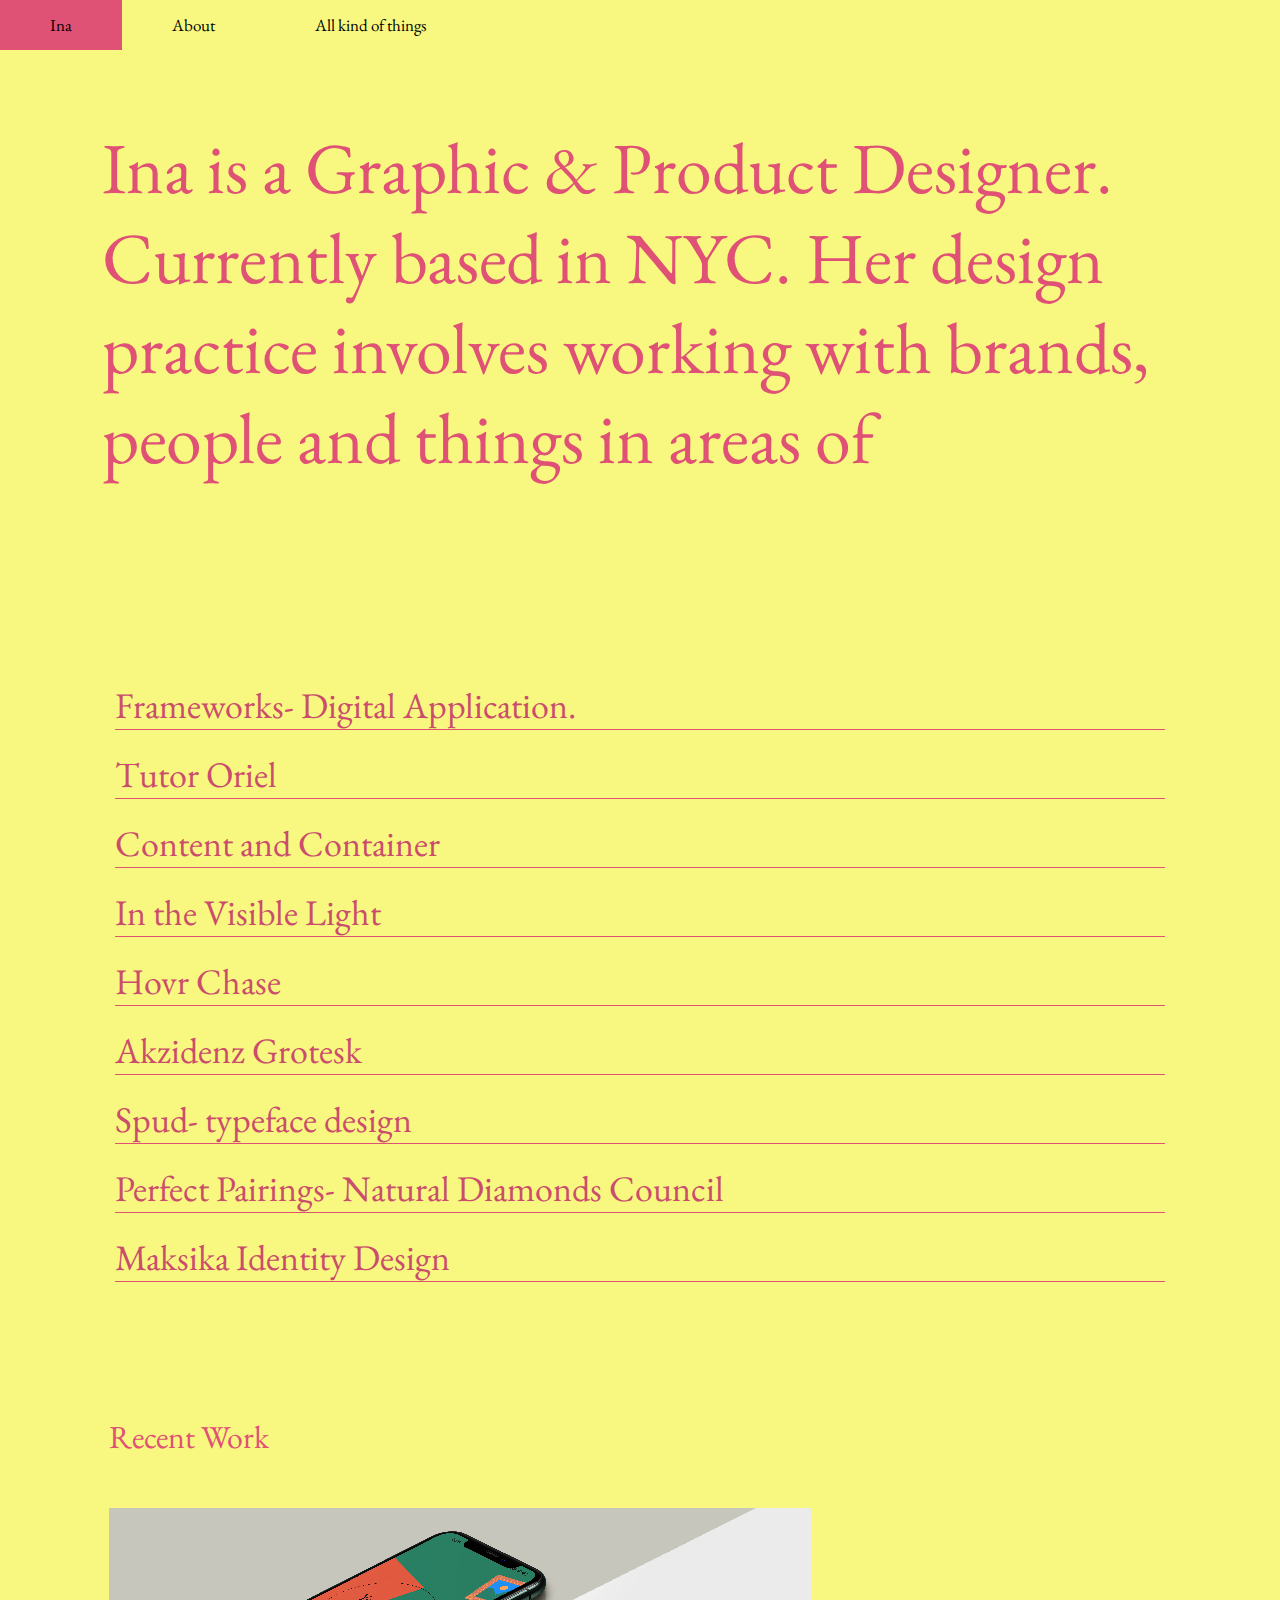
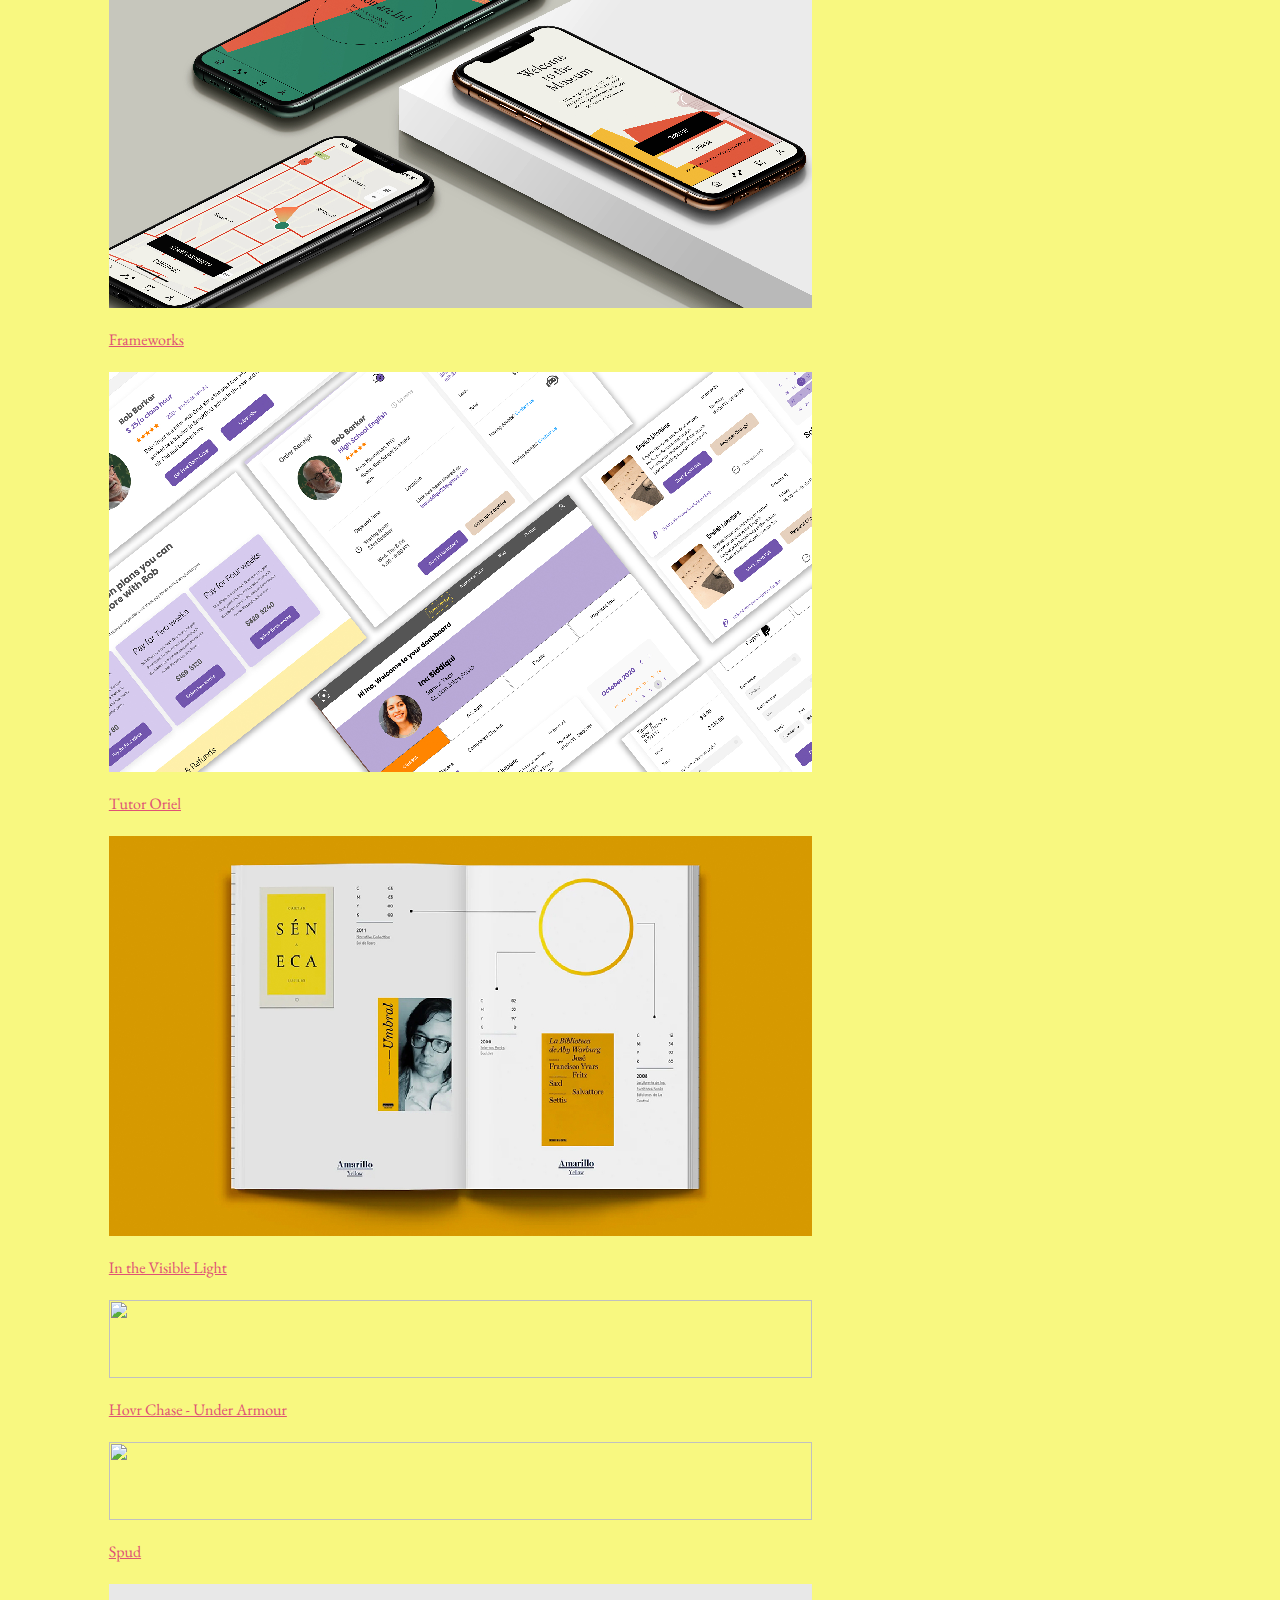
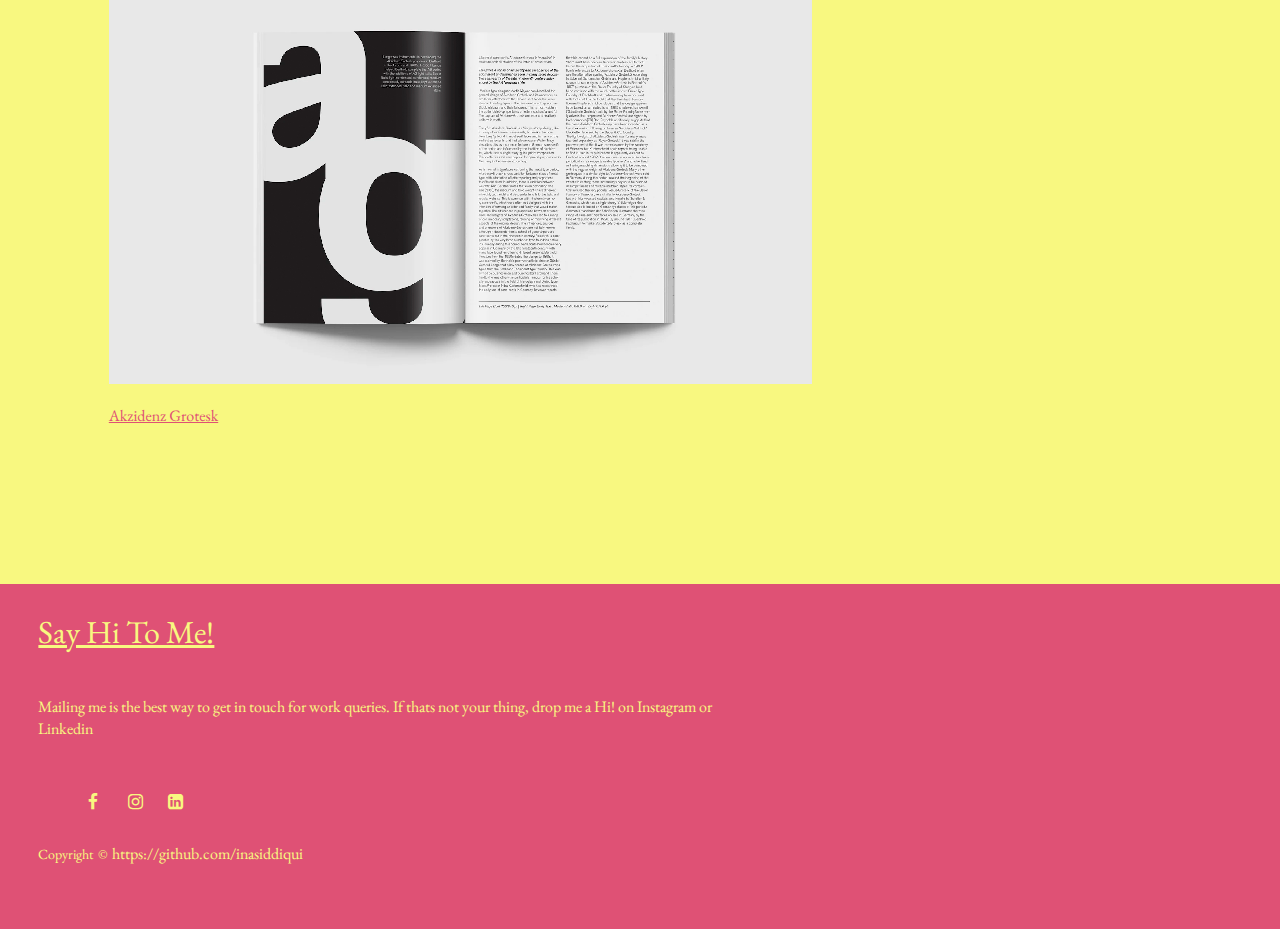
==== index.html @ 98162554 "dw" ====
<!DOCTYPE html>
<html lang="en">
<head>
    
    <meta name="viewport" content="width=device-width, initial-scale=1">

    <link href="style.css" rel="stylesheet">
    <script defer src="navbar.js"></script>
    <script defer src="header.js"></script>

    <link rel="stylesheet" href="https://cdnjs.cloudflare.com/ajax/libs/font-awesome/4.7.0/css/font-awesome.min.css">

    <link rel="preconnect" href="https://fonts.googleapis.com">
<link rel="preconnect" href="https://fonts.gstatic.com" crossorigin>
<link href="https://fonts.googleapis.com/css2?family=EB+Garamond:ital,wght@0,400;0,500;0,600;0,700;0,800;1,400;1,500;1,600;1,700;1,800&display=swap" rel="stylesheet">
<link rel="preconnect" href="https://fonts.googleapis.com">
<link rel="preconnect" href="https://fonts.gstatic.com" crossorigin>
<link rel="preconnect" href="https://fonts.googleapis.com">
<link rel="preconnect" href="https://fonts.gstatic.com" crossorigin>
<link href="https://fonts.googleapis.com/css2?family=Homemade+Apple&display=swap" rel="stylesheet">

    <title>Document</title>
</head>
<body>

    <div class="topnav" id="myTopnav">
        <a href="#home" class="active">Ina</a>
        <a href="assets/aboout/index.html">About</a>
        <a href="#about">All kind of things</a>
        <a href="javascript:void(0);" class="icon" onclick="myFunction()">
          <i class="fa fa-bars"></i>
        </a>
      </div>
      
      <div class="heading">
       <p>Ina is a Graphic & Product Designer. Currently based in NYC. Her design practice involves working with brands, people and things in areas of   <br>  <span id="spin"></span></p>
        
      </div>
     
      
      <div class="flex-container">


        <div class="flex-item-left">
            <div class="text">Frameworks- Digital Application.
                <div class="line"> </div>
            </div>
            <br>
            <div class="text">Tutor Oriel
                <div class="line"> </div>
            </div>
            <br>
            <div class="text">Content and Container
                <div class="line"> </div>
            </div>
            <br>
            <div class="text"> In the Visible Light
                <div class="line"> </div>
            </div>
            <br>
            <div class="text">Hovr Chase
                <div class="line"> </div>
            </div>
            <br>
            <div class="text">Akzidenz Grotesk
                <div class="line"> </div>
            </div>
            <br>
            <div class="text"> Spud- typeface design
                <div class="line"> </div>
            </div>
            <br>
            <div class="text"> Perfect Pairings- Natural Diamonds Council
                <div class="line"> </div>
            </div>
            <br>
            <div class="text"> Maksika Identity Design
                <div class="line"> </div>
            </div>

        </div>
       


       
     

        </div>
        <br>
        <br>
        <br>
        <br>

        <div class="sub"> Recent Work </div>
        <section class="project-grid">
          <a href="project 1/project1.html">
            <img
            src="assets/14.jpg"
            alt=""
            loading="lazy"
            />
            <h3>Frameworks</h3>
         
          </a>
          <a href="project 2/project2.html">
            <img
            src="assets/oriel.jpg"
            alt=""
            loading="lazy"
            />
            <h3>Tutor Oriel</h3>

          </a>
          <a href="project 3/project3.html">
            <img
            src="project 3/assets/1.jpg"
            alt=""
            loading="lazy"
            />
            <h3>In the Visible Light</h3>

          </a>
          <a href="project 4/project4.html">
            <img
            src="assets/89927.jpg"
            alt=""
            loading="lazy"
            />
            <h3>Hovr Chase - Under Armour</h3>
 
          </a>
          <a href="project 5/project5.html">
            <img
            src="assets/spud.jpg"
            alt=""
            loading="lazy"
            />
            <h3>Spud</h3>
 
          </a>
          <a href="#">
            <img
            src="assets/ag.jpg"
            alt=""
            loading="lazy"
            />
            <h3>Akzidenz Grotesk</h3>

          </a>
      
          </section>
        


        
          <footer>

            <div class="footer-content">
        
              <h3>Say Hi to me!</h3>
        
              <p>Mailing me is the best way to get in touch for work queries. If thats not your thing, drop me a Hi! on Instagram or Linkedin</p>
        
              <ul class="socials">
        
                <li><a href="#"><i class="fa fa-facebook"></i></a></li>
        
                <li><a href="#"><i class="fa fa-instagram"></i></a></li>
        
                <li><a href="#"><i class="fa fa-linkedin-square"></i></a></li>
        
              </ul>
        
            </div>
        
            <div class="footer-bottom">
        
              <p>Copyright &copy <span id="year"></span> <a href="#">https://github.com/inasiddiqui</a> </p>
        
 
        
            </div>
        
          </footer>

</body>
</html>
---- style.css ----
@import url('https://fonts.googleapis.com/css2?family=EB+Garamond:ital,wght@0,400;0,500;0,600;0,700;0,800;1,400;1,500;1,600;1,700;1,800&display=swap');


body{
    background-color: #F8F880;
    font-family: 'EB Garamond', serif;
    margin: 0;
}

:root {
  --main-bg-color: #F8F880;
  --main-txt-color: rgb(223, 81, 117);

  }



.content {
  padding: 16px;
}

.sticky {
  position: fixed;
  top: 0;
  width: 100%;
}

.topnav {
    overflow: hidden;
    background-color: var(--main-bg-color);
    margin-left: 0;
    z-index: 100;
  }
  
  .topnav a {
    float: left;
    display: block;
    color: #000000;
    text-align: center;
    padding: 14px 50px;
    text-decoration: none;
    font-size: 17px;
  }
  
  .topnav a:hover {
    background-color: #4a69d1;
    color: black;
  }
  
  .topnav a.active {
    background-color: rgb(223, 81, 117);
    color: rgb(0, 0, 0);
  }
  
  .topnav .icon {
    display: none;
  }


  .heading{
    margin-top: 50px;
    font-size: 72px;
    font-weight: 400;
    margin-left: 8%;
    margin-right: 8%;
    color: rgb(223, 81, 117);
    line-height: 1.25;
    margin-bottom: 200px;
    width: auto;
}

.flex-container {
    display: flex;
    flex-direction: row;
    width: 100%;
    
  }
  
  .flex-item-left {
    margin-left: 9%;
    margin-right: 9%;
    padding: 0;
    width: 100%;
  
  }

  .text{
    font-size: 36px;
    color: rgb(202, 77, 108);
    text-align: left;
  }

  .flex-item-left :hover {

    color: #000000;
    cursor:cell;
    top: -2;
  }





  .line{
    border-top: 1px solid rgb(223, 81, 117);
    padding-left: 100px;
    padding-right: 100px;
    
    
  }
  
  #spin {
    color:rgb(62, 62, 62);
    text-decoration: underline;
    font-family:  'Homemade Apple', cursive;
  }
  #spin:after {
    content:"";
    animation: spin 6s linear infinite;
  }
  @keyframes spin {
    0% { content:" Graphic-design"; }
    10% { content:"Art-direction"; }
    20% { content:"Publications"; }
    30% { content:"Identity"; }
    40% { content:"Branding"; }
    50% { content: "User-Experience"; }
    60% { content: "Research"; }
    70% { content: "Interface Design"; }
    80% { content: "Illustration"; }
    90% { content: "Advertising"; }
  }

  

  .project-grid {
    --auto-grid-min-size: 16rem;
    display: grid;
    grid-template-columns: repeat(auto-fill, minmax(var(--auto-grid-min-size), 1fr));
    row-gap: 4rem;
    column-gap: 1rem;
    margin-left: 8.5%;
    margin-right: 8.5%;
    padding-bottom: 200px;
  }
  
  .project-grid a {
    
    -ms-grid-column-span: 2;
    grid-column: span 2;
    color: rgb(223, 81, 117);
    max-height: 400px;
    
  }
  
  .project-grid a h3 {
    font-weight: 400;
    font-size: 16px;
    margin-top: 1rem 0;
    text-decoration: none;
    text-rendering: geometricPrecision;
    -webkit-font-smoothing: antialiased;
    -moz-osx-font-smoothing: grayscale;
  
    
  }
  
  .project-grid a p {
    font-size: 12px;
    color: rgb(223, 81, 117);
    
    
  }
  
  .project-grid a img {
    margin-bottom: 0;
    -o-object-fit: cover;
    object-fit: cover;
    width: 100%;
    height: 100%;
    image-rendering: auto;
  image-rendering: crisp-edges;
  image-rendering: pixelated;
  -webkit-transform: scale(1);
  transform: scale(1);
  -webkit-transition: .3s ease-in-out;
  transition: .3s ease-in-out;
    
  }
  

  .project-grid a img:hover{
    -webkit-transform: scale(1.07);
    transform: scale(1.01);
    opacity: 0.8;
    
  }

  .sub{
    font-size: 32px;
    color: rgb(223, 81, 117);
    text-align: left;
    margin-left: 8.5%;
    
    padding-bottom: 50px;
    padding-top: 50px;
    font-weight: 400;
    
  }

  footer {
  
    bottom: 0;
  left: 0;
  right: 0;
  background:  var(--main-txt-color);
  height: auto;
  width: 100%;
  padding-top: 0px;
  color: var(--main-bg-color);
  }
  
  .footer-content {
    display: flex;
    flex-direction: column;
    text-align: left;
    padding-left: 3%;
    padding-right: 3%;
    
  }
  
  .footer-content h3 {
    font-size: 32px;
    font-weight: 400;
    text-transform: capitalize;
    line-height: 1;
    text-decoration: underline;
  }
  
  .footer-content p {
    max-width: 60%;
    line-height: 22px;
  
    font-size: 16px;
    padding-bottom: 20px;
    color: var(--main-bg-color);
  }
  
  .socials {
    list-style: none;
  
    display: flex;
  
    align-items: center;
  
  }
  
  .socials li {
    margin: 0 10px;
  }
  
  .socials a {
    text-decoration: none;
    color: var(--main-bg-color);
  }
  
  .socials a i {
    font-size: 1.1rem;
    width: 20px;
    transition: color 0.4s ease;
  }
  
  .socials a:hover i {
    color: black;
  }
  
  .footer-bottom {
    background:  var(--main-txt-color);
    padding-left: 3%;
    padding-right: 3%;
    padding-bottom: 100px;
    text-align: center;
  }
  
  .footer-bottom p {
    float: left;
    font-size: 14px;
    word-spacing: 2px;
  }
  
  .footer-bottom p a {
    color: var(--main-bg-color);
    font-size: 16px;
    text-decoration: none;
  }
  
  .footer-bottom span {
    text-transform: uppercase;
  }












  @media screen and (max-width: 400px) {

    .topnav {
      overflow: hidden;
      background-color: #F8F880;
      margin-left: 10px;
    }
    .topnav a {
      float: left;
      display: block;
      color: #000000;
      text-align: center;
      padding: 14px 16px;
      text-decoration: none;
      font-size: 17px;
    }

    .topnav a:not(:first-child) {display: none;}
    .topnav a.icon {
      float: right;
      display: block;
      
    }

    .heading{
      margin-top: 10px;
      font-size: 42px;
      font-weight: 400;
      margin-left: 10px;
      margin-right: 10px;
      color: rgb(223, 81, 117);
      line-height: 1.25;
      margin-bottom: 70px;
      width: auto;
  }
    

      .flex-container {
        display: flex;
        flex-direction: column;
        width: 100%;
        
      }
      
      .flex-item-left {
        margin-left: 10px;
        padding-top: 10px;
        padding-bottom: 10px;
      
      }
    
      .text{
        font-size: 24px;
        color: rgb(223, 81, 117);
        text-align: left;
      }
    
      .flex-item-left :hover {
        opacity: 0.8;
        cursor:cell;
        top: -2;
      }
      .flex-item-right {
        
        padding: 10px;
        visibility: hidden;
        
      }
    
    
    
      .line{
        border-top: 1px solid rgb(223, 81, 117);
        padding-left: 10px;
        padding-right: 10px;
        
        
      }
      
      #spin {
        color:rgb(62, 62, 62);
        text-decoration: underline;
        font-family:  'Homemade Apple', cursive;
      }
      #spin:after {
        content:"";
        animation: spin 6s linear infinite;
      }
      @keyframes spin {
        0% { content:" Graphic-design"; }
        10% { content:"Art-direction"; }
        20% { content:"Publications"; }
        30% { content:"Identity"; }
        40% { content:"Branding"; }
        50% { content: "User-Experience"; }
        60% { content: "Research"; }
        70% { content: "Interface Design"; }
        80% { content: "Illustration"; }
        90% { content: "Advertising"; }
      }


      .project-grid {
    -ms-grid-column: 1;
    grid-column-start: 1;
    -ms-grid-column-span: 7;
    grid-column-end: span 7;
    display: -ms-grid;
    display: grid;
    -ms-grid-columns: 1fr 2rem 1fr 2rem 1fr 2rem 1fr 2rem 1fr 2rem 1fr;
    grid-template-columns: repeat(6, 1fr);
    grid-row-gap: 90px;
    grid-column-gap: 10px;
    margin-left: 10px;
    margin-right: 10px;
  }

      .project-grid a {
        -ms-grid-column-span: 6;
        grid-column: span 6;
      }
      .project-grid a h3 {
        font-size: 12px;
        margin-top: 5px;
      }
      .project-grid a p {
        font-size: 10px;
      }
      .project-grid a img {
        width: 100%;
        margin: 0px;
        image-rendering: crisp-edges;
  image-rendering: pixelated;
  transform: scale(1);
-webkit-transition: .3s ease-in-out;
transition: .3s ease-in-out;
  }

  .project-grid a img:hover{
    opacity: 0.8;
    -webkit-transform: scale(1.07);
    transform: scale(1.03);
  }

      
      .topnav.responsive {position: relative;}
      .topnav.responsive .icon {
        position: absolute;
        right: 0;
        top: 0;
      }
      .topnav.responsive a {
        float: none;
        display: block;
        text-align: left;
      }

      .sub{
        font-size: 32px;
        color: rgb(223, 81, 117);
        text-align: left;
        margin-left: 10px;
        
        padding-bottom: 50px;
        padding-top: 50px;
        font-weight: 400;
        
      }
  
      .footer-bottom p {
        float: none;
      }
    
      .footer-menu ul {
        display: flex;
    
        margin-top: 10px;
    
        margin-bottom: 20px;
    
        text-align: center;
      }

    }
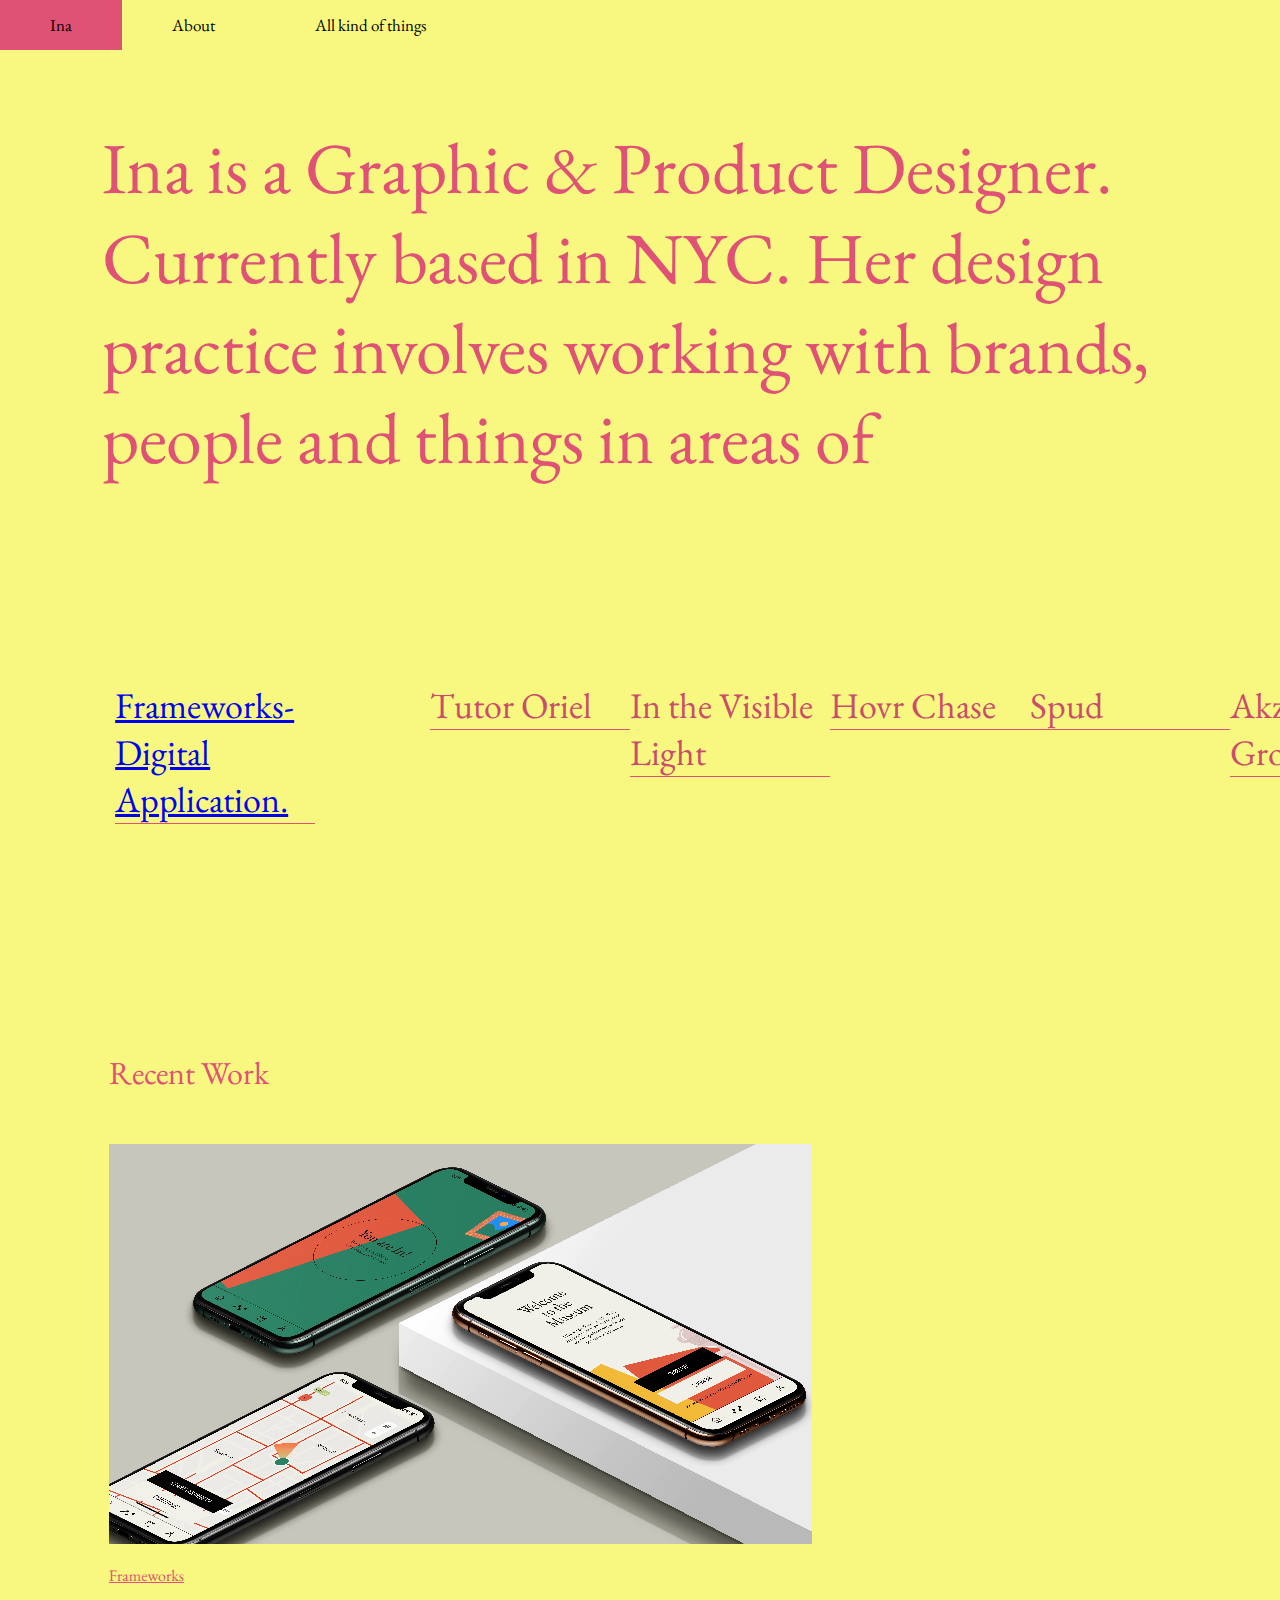
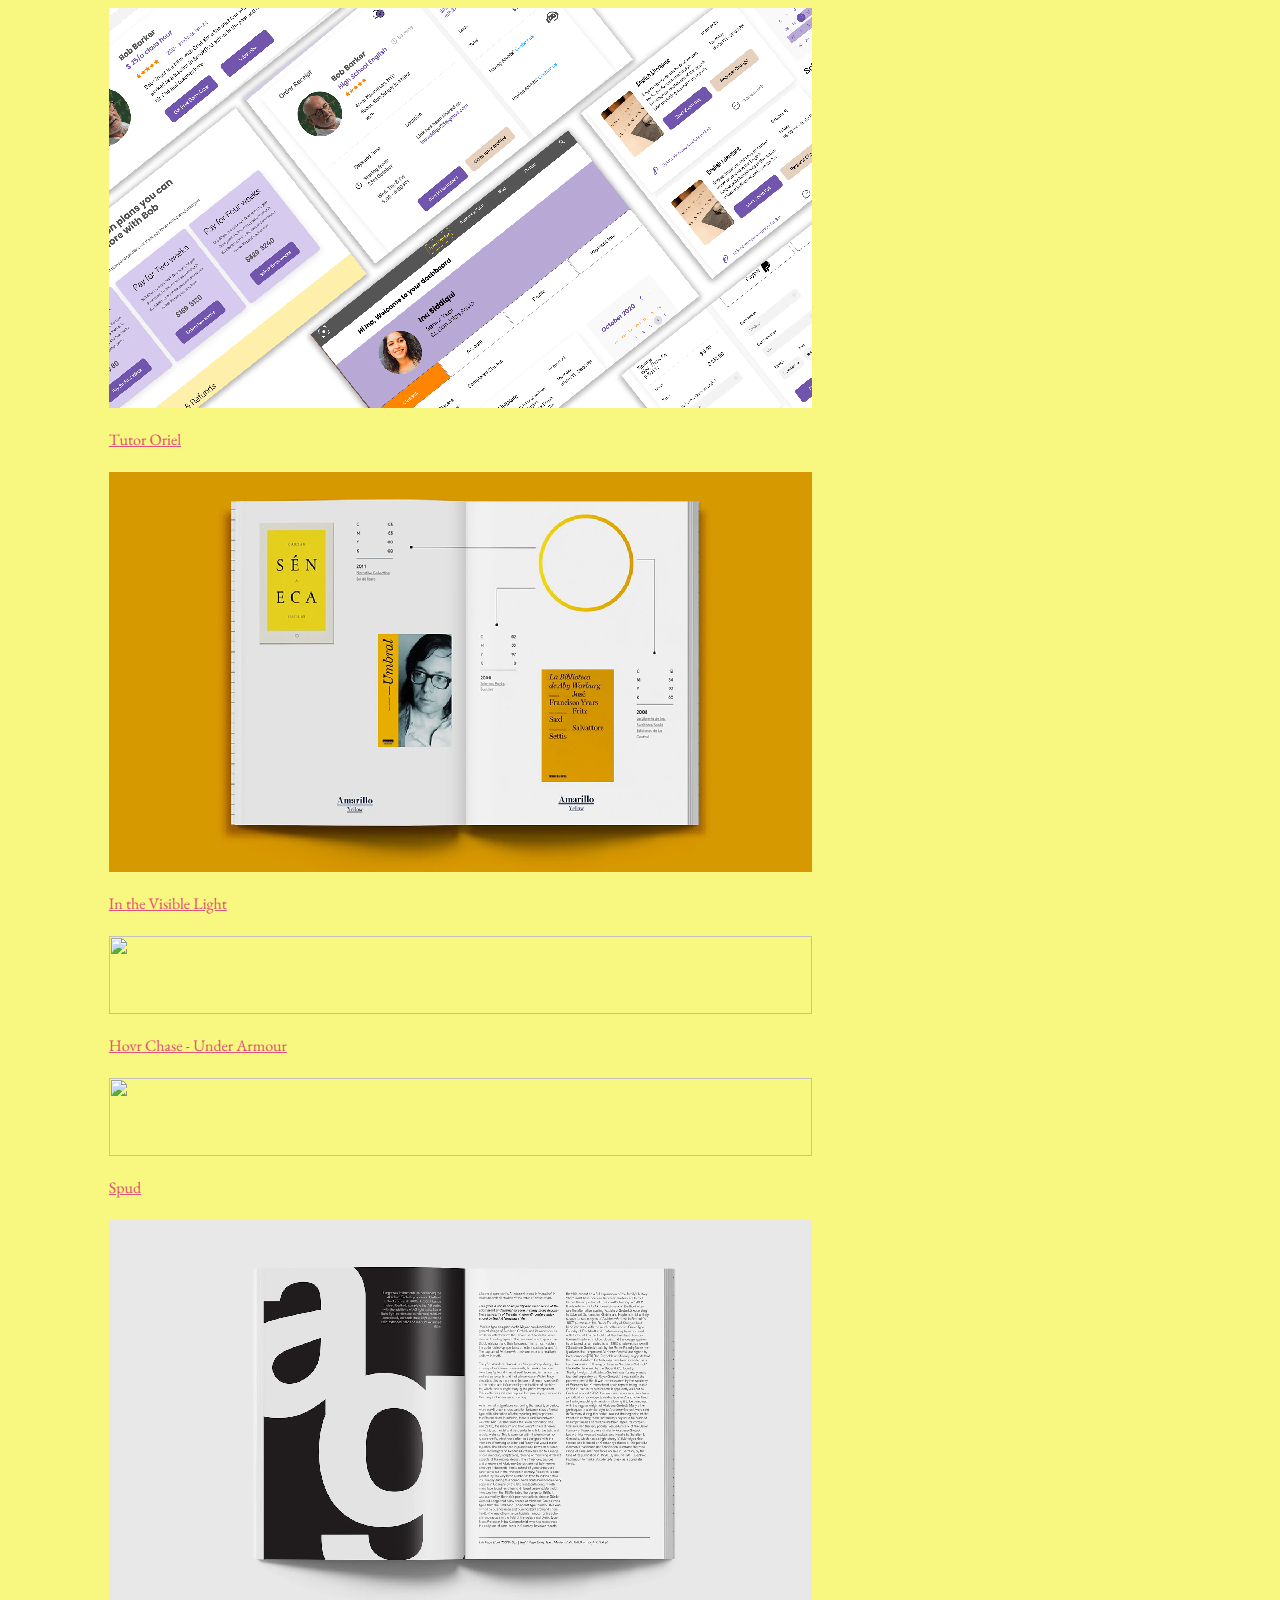
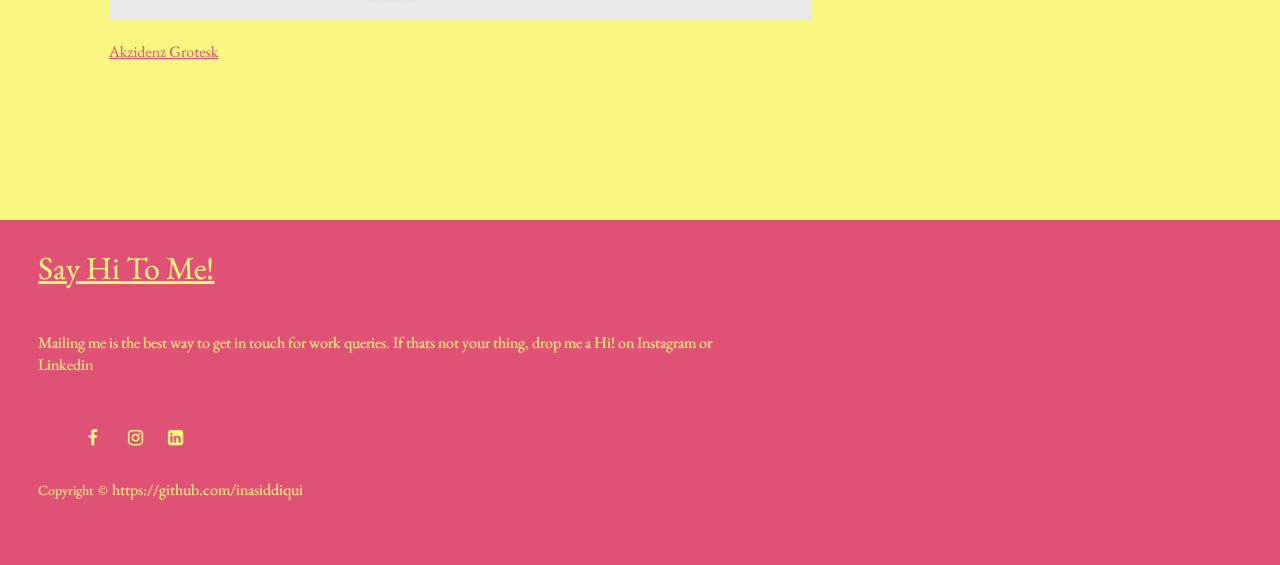
==== commit 4e5f551b: "ggyi" ====
--- a/index.html
+++ b/index.html
@@ -42,23 +42,29 @@
 
 
         <div class="flex-item-left">
-            <div class="text">Frameworks- Digital Application.
-                <div class="line"> </div>
+            <div class="text">
+              <a href="project 2/project2.html">
+
+              Frameworks- Digital Application.
+
+                  </a>
+            </div>
+                  <div class="line"></div>
             </div>
             <br>
             <div class="text">Tutor Oriel
                 <div class="line"> </div>
             </div>
             <br>
-            <div class="text">Content and Container
+            <div class="text">In the Visible Light
                 <div class="line"> </div>
             </div>
             <br>
-            <div class="text"> In the Visible Light
+            <div class="text"> Hovr Chase
                 <div class="line"> </div>
             </div>
             <br>
-            <div class="text">Hovr Chase
+            <div class="text">Spud
                 <div class="line"> </div>
             </div>
             <br>
@@ -66,7 +72,7 @@
                 <div class="line"> </div>
             </div>
             <br>
-            <div class="text"> Spud- typeface design
+            <div class="text"> Content & Container
                 <div class="line"> </div>
             </div>
             <br>
@@ -138,7 +144,7 @@
             <h3>Spud</h3>
  
           </a>
-          <a href="#">
+          <a href="project 6/project6.html">
             <img
             src="assets/ag.jpg"
             alt=""
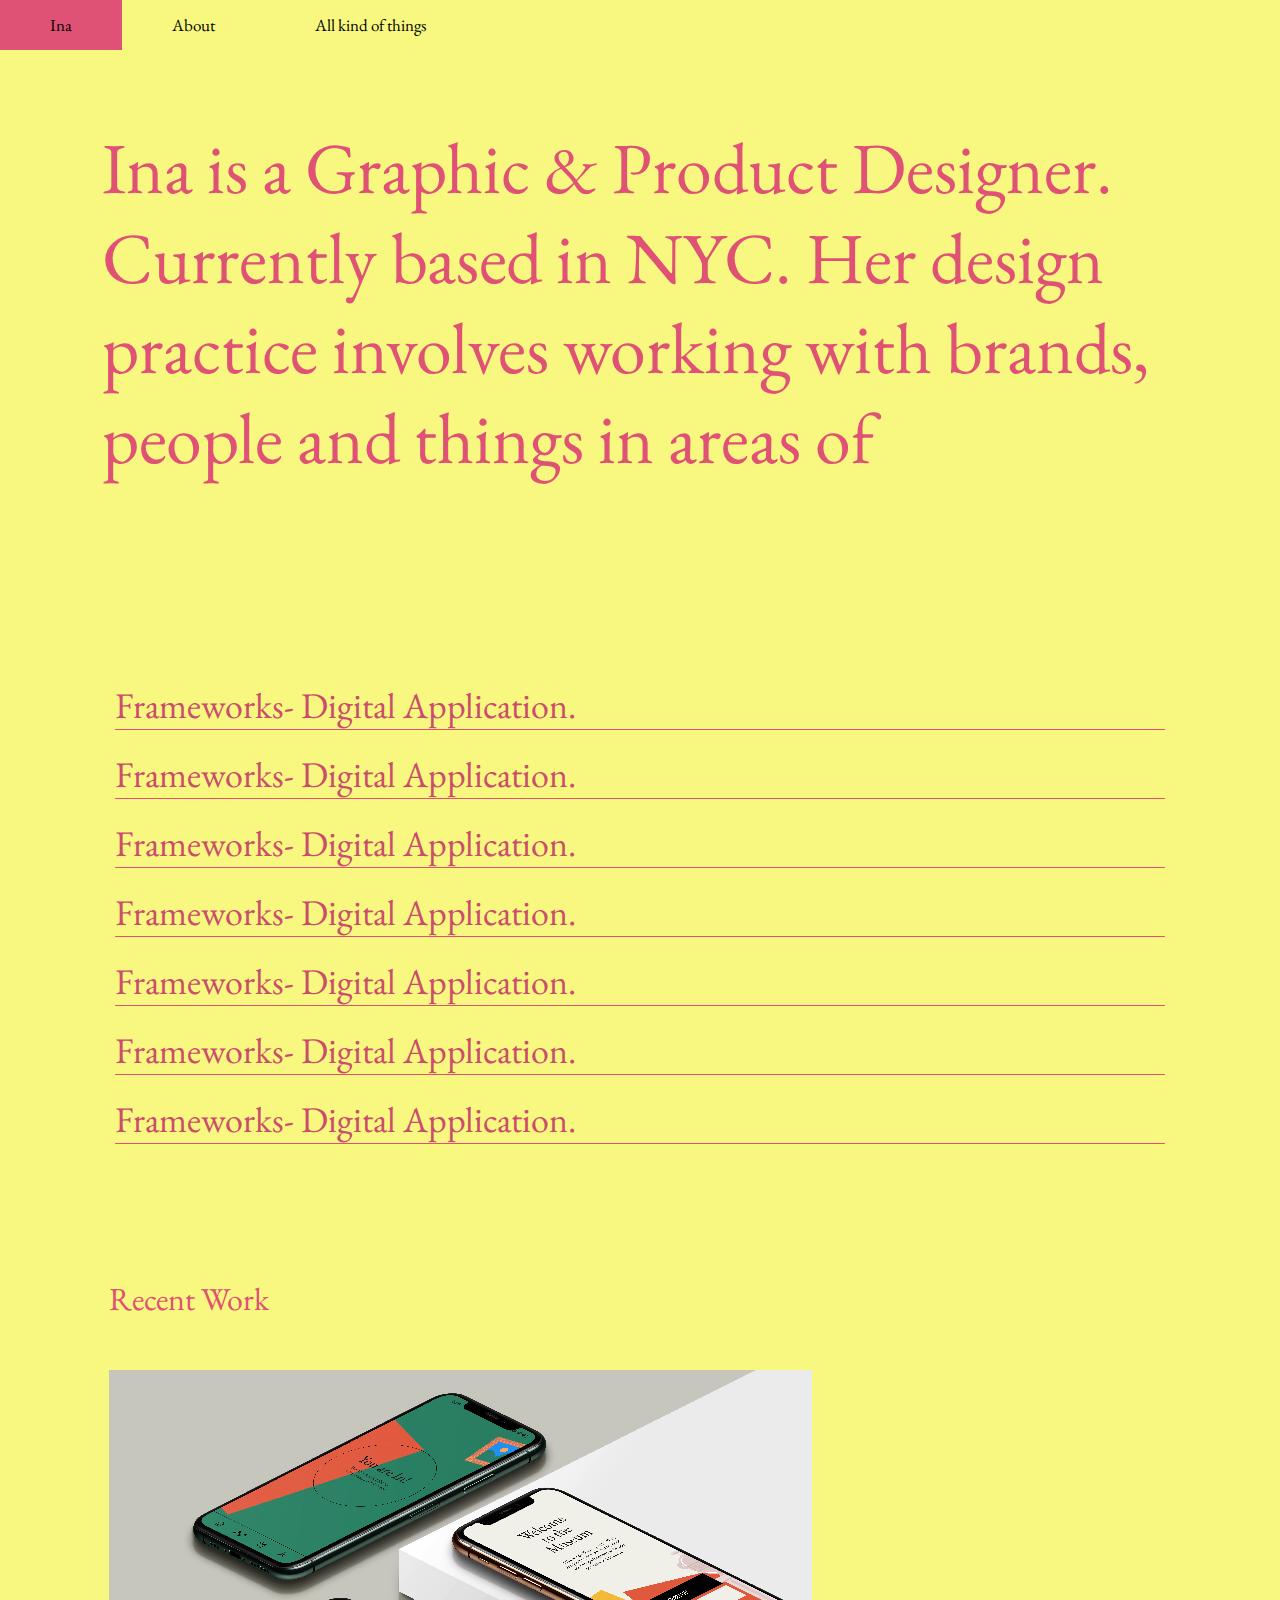
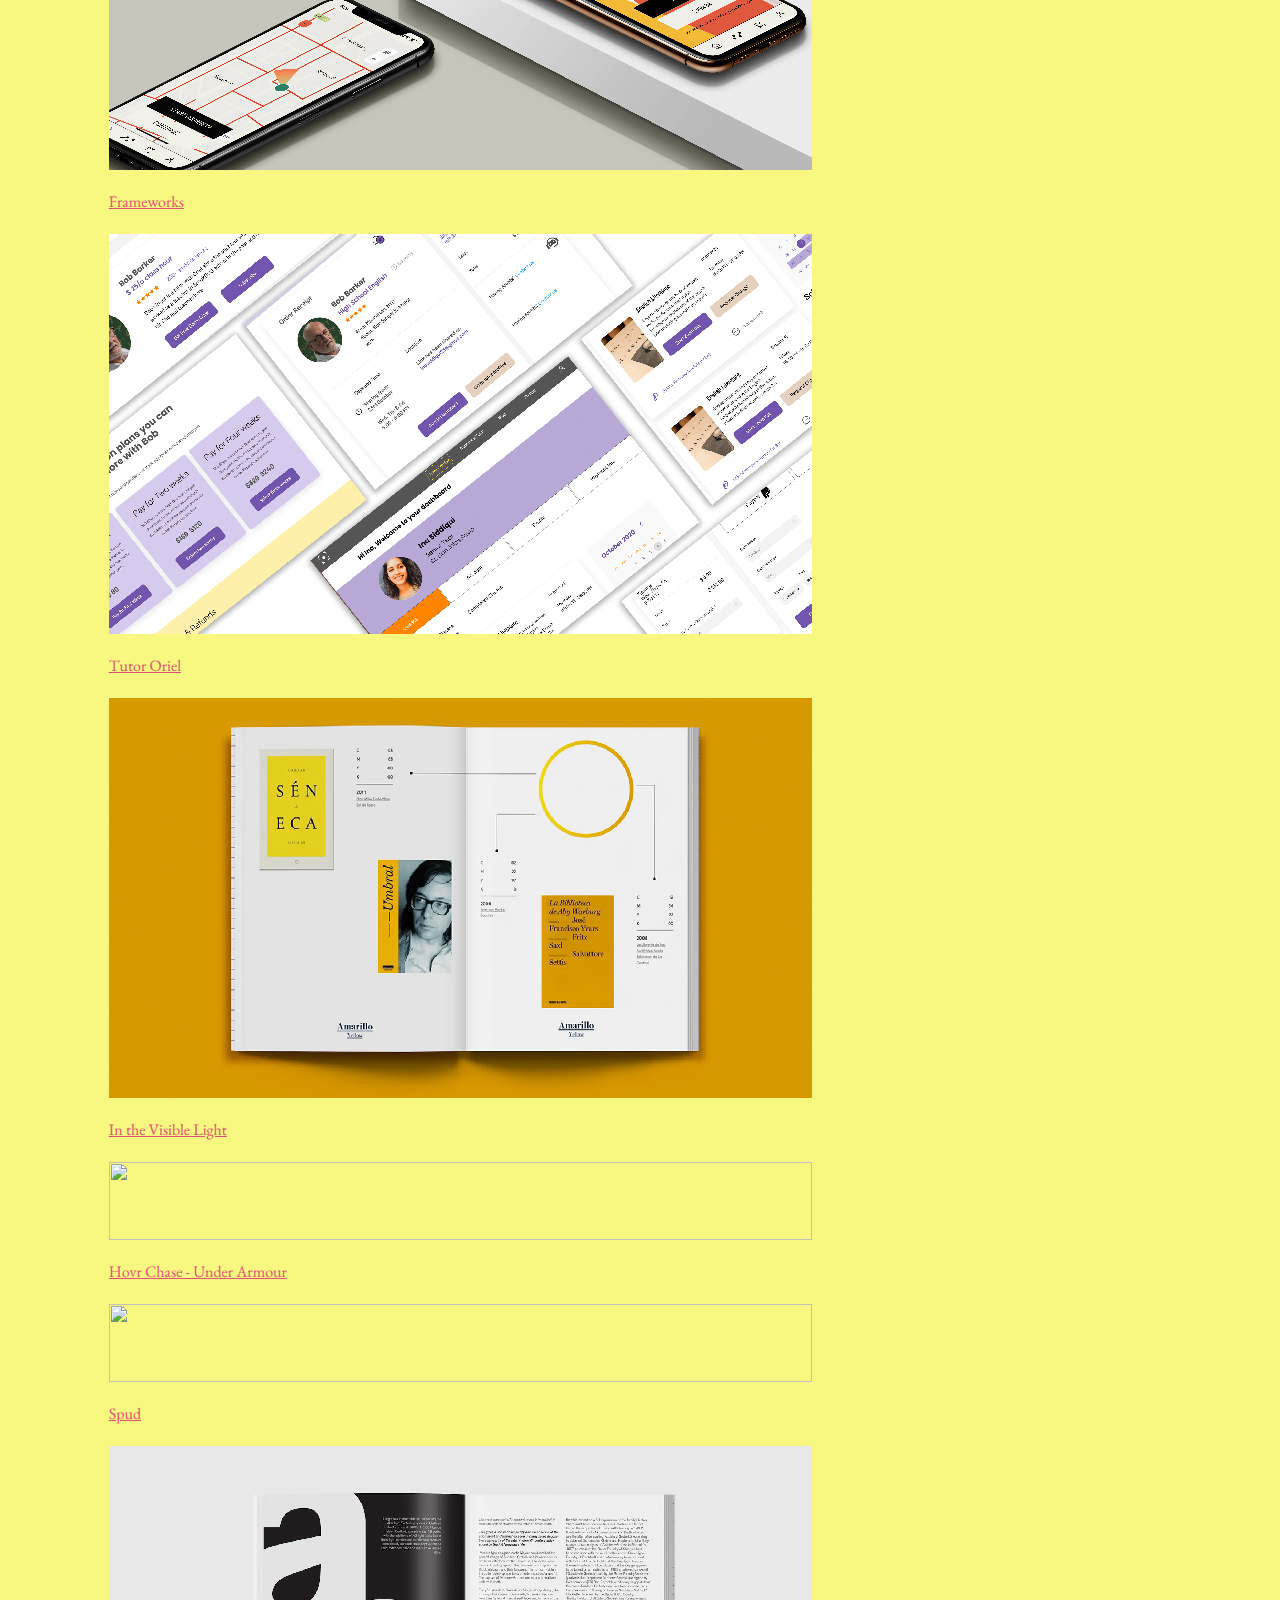
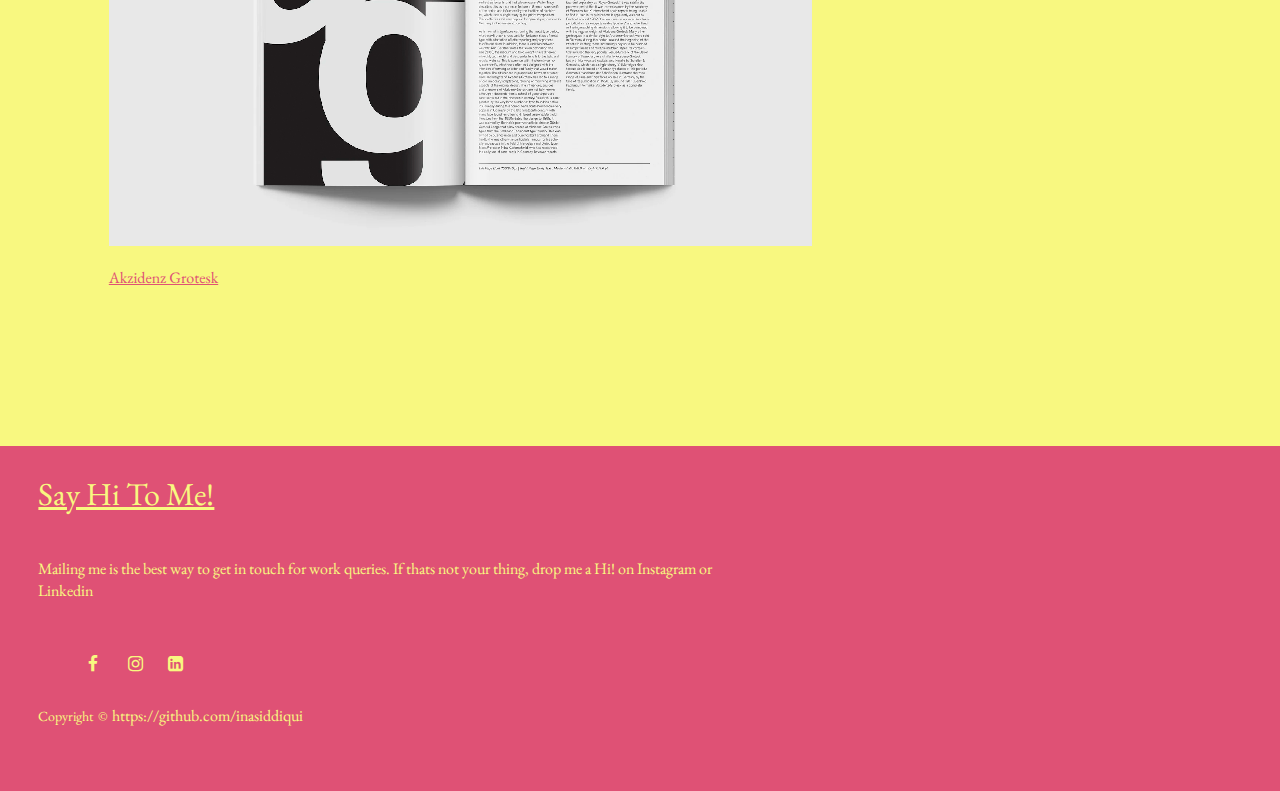
==== commit d120ee01: "csc" ====
--- a/index.html
+++ b/index.html
@@ -38,7 +38,7 @@
       </div>
      
       
-      <div class="flex-container">
+      
 
 
         <div class="flex-item-left">
@@ -52,37 +52,73 @@
                   <div class="line"></div>
             </div>
             <br>
-            <div class="text">Tutor Oriel
-                <div class="line"> </div>
-            </div>
-            <br>
-            <div class="text">In the Visible Light
-                <div class="line"> </div>
-            </div>
-            <br>
-            <div class="text"> Hovr Chase
-                <div class="line"> </div>
-            </div>
-            <br>
-            <div class="text">Spud
-                <div class="line"> </div>
-            </div>
-            <br>
-            <div class="text">Akzidenz Grotesk
-                <div class="line"> </div>
-            </div>
-            <br>
-            <div class="text"> Content & Container
-                <div class="line"> </div>
-            </div>
-            <br>
-            <div class="text"> Perfect Pairings- Natural Diamonds Council
-                <div class="line"> </div>
-            </div>
-            <br>
-            <div class="text"> Maksika Identity Design
-                <div class="line"> </div>
-            </div>
+            <div class="flex-item-left">
+              <div class="text">
+                <a href="project 2/project2.html">
+  
+                Frameworks- Digital Application.
+  
+                    </a>
+              </div>
+                    <div class="line"></div>
+              </div>
+              <br>
+              <div class="flex-item-left">
+                <div class="text">
+                  <a href="project 2/project2.html">
+    
+                  Frameworks- Digital Application.
+    
+                      </a>
+                </div>
+                      <div class="line"></div>
+                </div>
+                <br>
+                <div class="flex-item-left">
+                  <div class="text">
+                    <a href="project 2/project2.html">
+      
+                    Frameworks- Digital Application.
+      
+                        </a>
+                  </div>
+                        <div class="line"></div>
+                  </div>
+                  <br>
+                  <div class="flex-item-left">
+                    <div class="text">
+                      <a href="project 2/project2.html">
+        
+                      Frameworks- Digital Application.
+        
+                          </a>
+                    </div>
+                          <div class="line"></div>
+                    </div>
+                    <br>
+                    <div class="flex-item-left">
+                      <div class="text">
+                        <a href="project 2/project2.html">
+          
+                        Frameworks- Digital Application.
+          
+                            </a>
+                      </div>
+                            <div class="line"></div>
+                      </div>
+                      <br>
+                      <div class="flex-item-left">
+                        <div class="text">
+                          <a href="project 2/project2.html">
+            
+                          Frameworks- Digital Application.
+            
+                              </a>
+                        </div>
+                              <div class="line"></div>
+                        </div>
+            
+            
 
         </div>
        
--- a/style.css
+++ b/style.css
@@ -70,25 +70,21 @@
     width: auto;
 }
 
-.flex-container {
-    display: flex;
-    flex-direction: row;
-    width: 100%;
-    
-  }
+
   
   .flex-item-left {
     margin-left: 9%;
     margin-right: 9%;
     padding: 0;
-    width: 100%;
-  
-  }
-
-  .text{
+
+  
+  }
+
+  .text a{
     font-size: 36px;
     color: rgb(202, 77, 108);
     text-align: left;
+    text-decoration: none;
   }
 
   .flex-item-left :hover {
@@ -104,8 +100,7 @@
 
   .line{
     border-top: 1px solid rgb(223, 81, 117);
-    padding-left: 100px;
-    padding-right: 100px;
+    
     
     
   }
@@ -338,7 +333,7 @@
       margin-top: 10px;
       font-size: 42px;
       font-weight: 400;
-      margin-left: 10px;
+      margin-left: 20px;
       margin-right: 10px;
       color: rgb(223, 81, 117);
       line-height: 1.25;
@@ -347,44 +342,35 @@
   }
     
 
-      .flex-container {
-        display: flex;
-        flex-direction: column;
-        width: 100%;
-        
-      }
+      .flex-item-left {
+        margin-left: 20px;
+        margin-right: 10px;
+        padding: 0;
+    
       
-      .flex-item-left {
-        margin-left: 10px;
-        padding-top: 10px;
-        padding-bottom: 10px;
-      
-      }
-    
-      .text{
+      }
+    
+      .text a{
         font-size: 24px;
-        color: rgb(223, 81, 117);
+        color: rgb(202, 77, 108);
         text-align: left;
+        text-decoration: none;
       }
     
       .flex-item-left :hover {
-        opacity: 0.8;
+    
+        color: #000000;
         cursor:cell;
         top: -2;
       }
-      .flex-item-right {
-        
-        padding: 10px;
-        visibility: hidden;
-        
-      }
+    
+    
     
     
     
       .line{
         border-top: 1px solid rgb(223, 81, 117);
-        padding-left: 10px;
-        padding-right: 10px;
+        
         
         
       }
@@ -421,7 +407,7 @@
     display: grid;
     -ms-grid-columns: 1fr 2rem 1fr 2rem 1fr 2rem 1fr 2rem 1fr 2rem 1fr;
     grid-template-columns: repeat(6, 1fr);
-    grid-row-gap: 90px;
+    grid-row-gap: 50px;
     grid-column-gap: 10px;
     margin-left: 10px;
     margin-right: 10px;
@@ -471,7 +457,7 @@
         font-size: 32px;
         color: rgb(223, 81, 117);
         text-align: left;
-        margin-left: 10px;
+        margin-left: 20px;
         
         padding-bottom: 50px;
         padding-top: 50px;
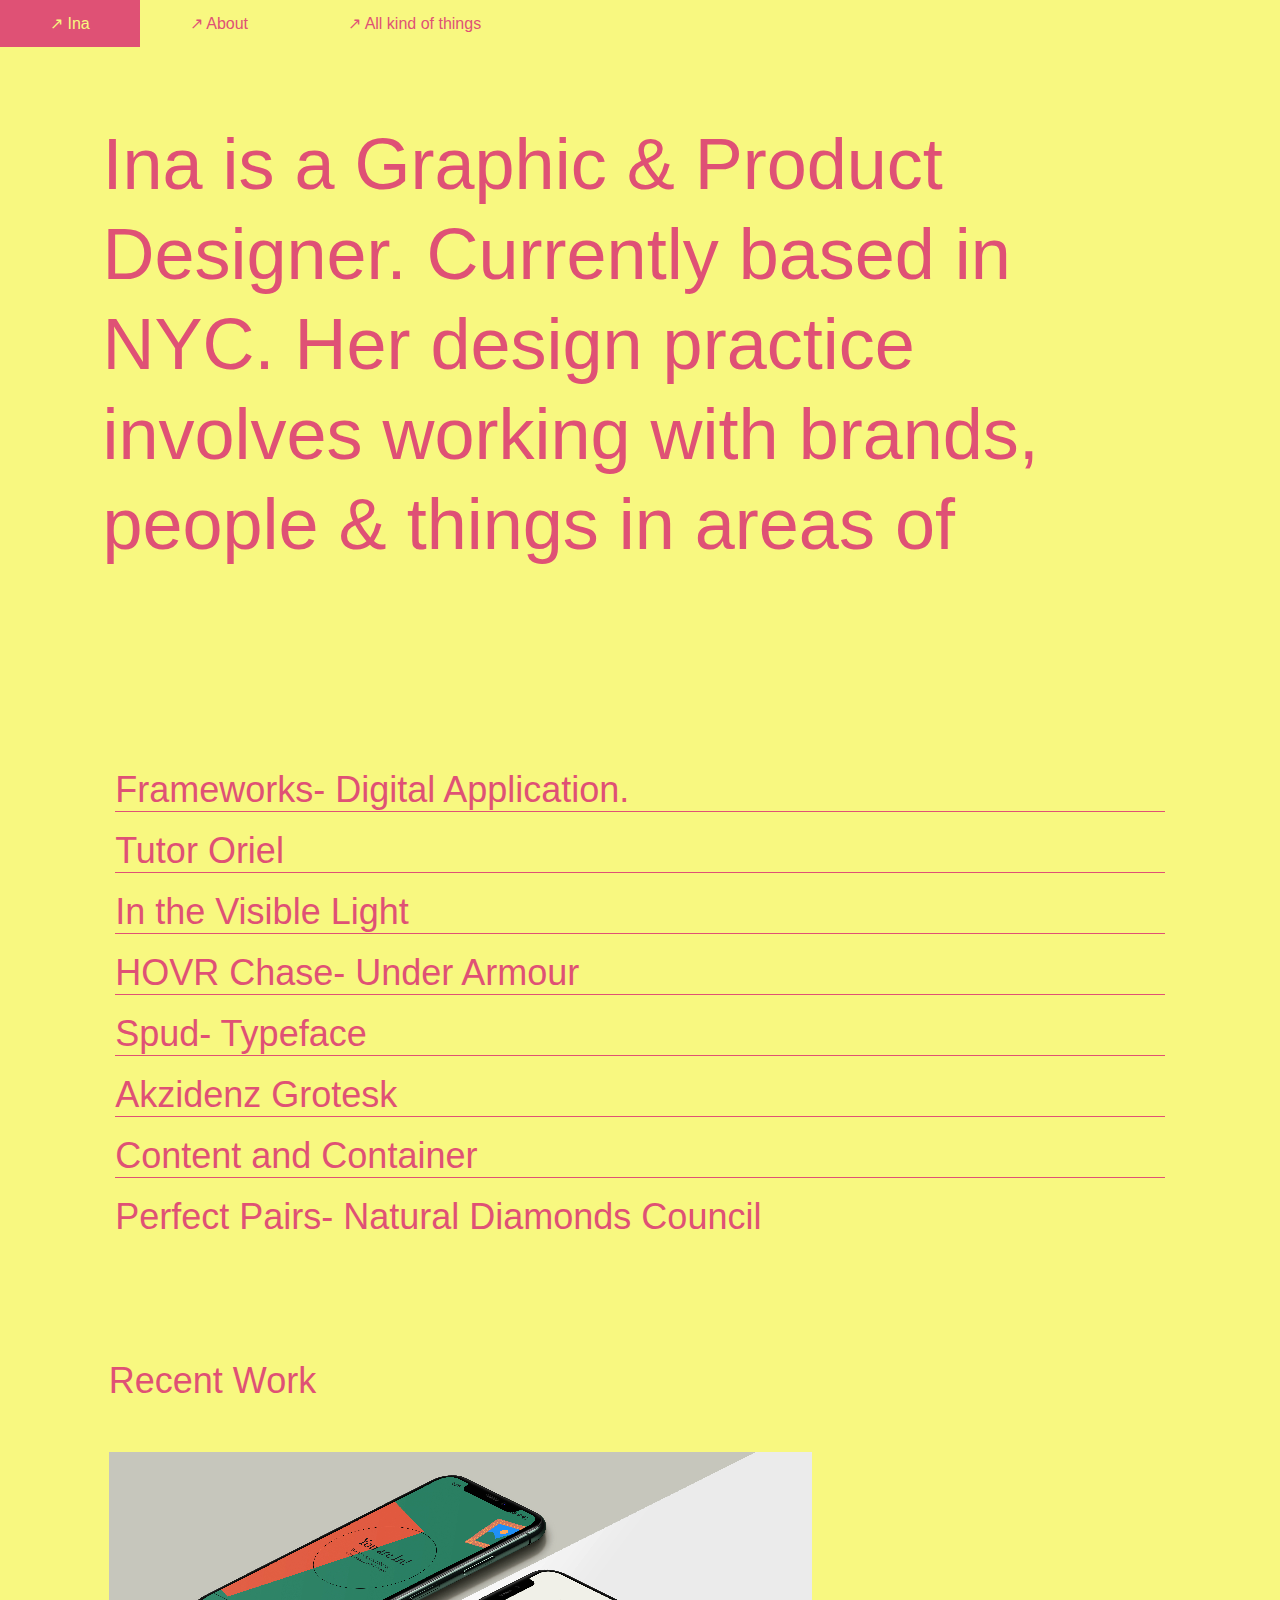
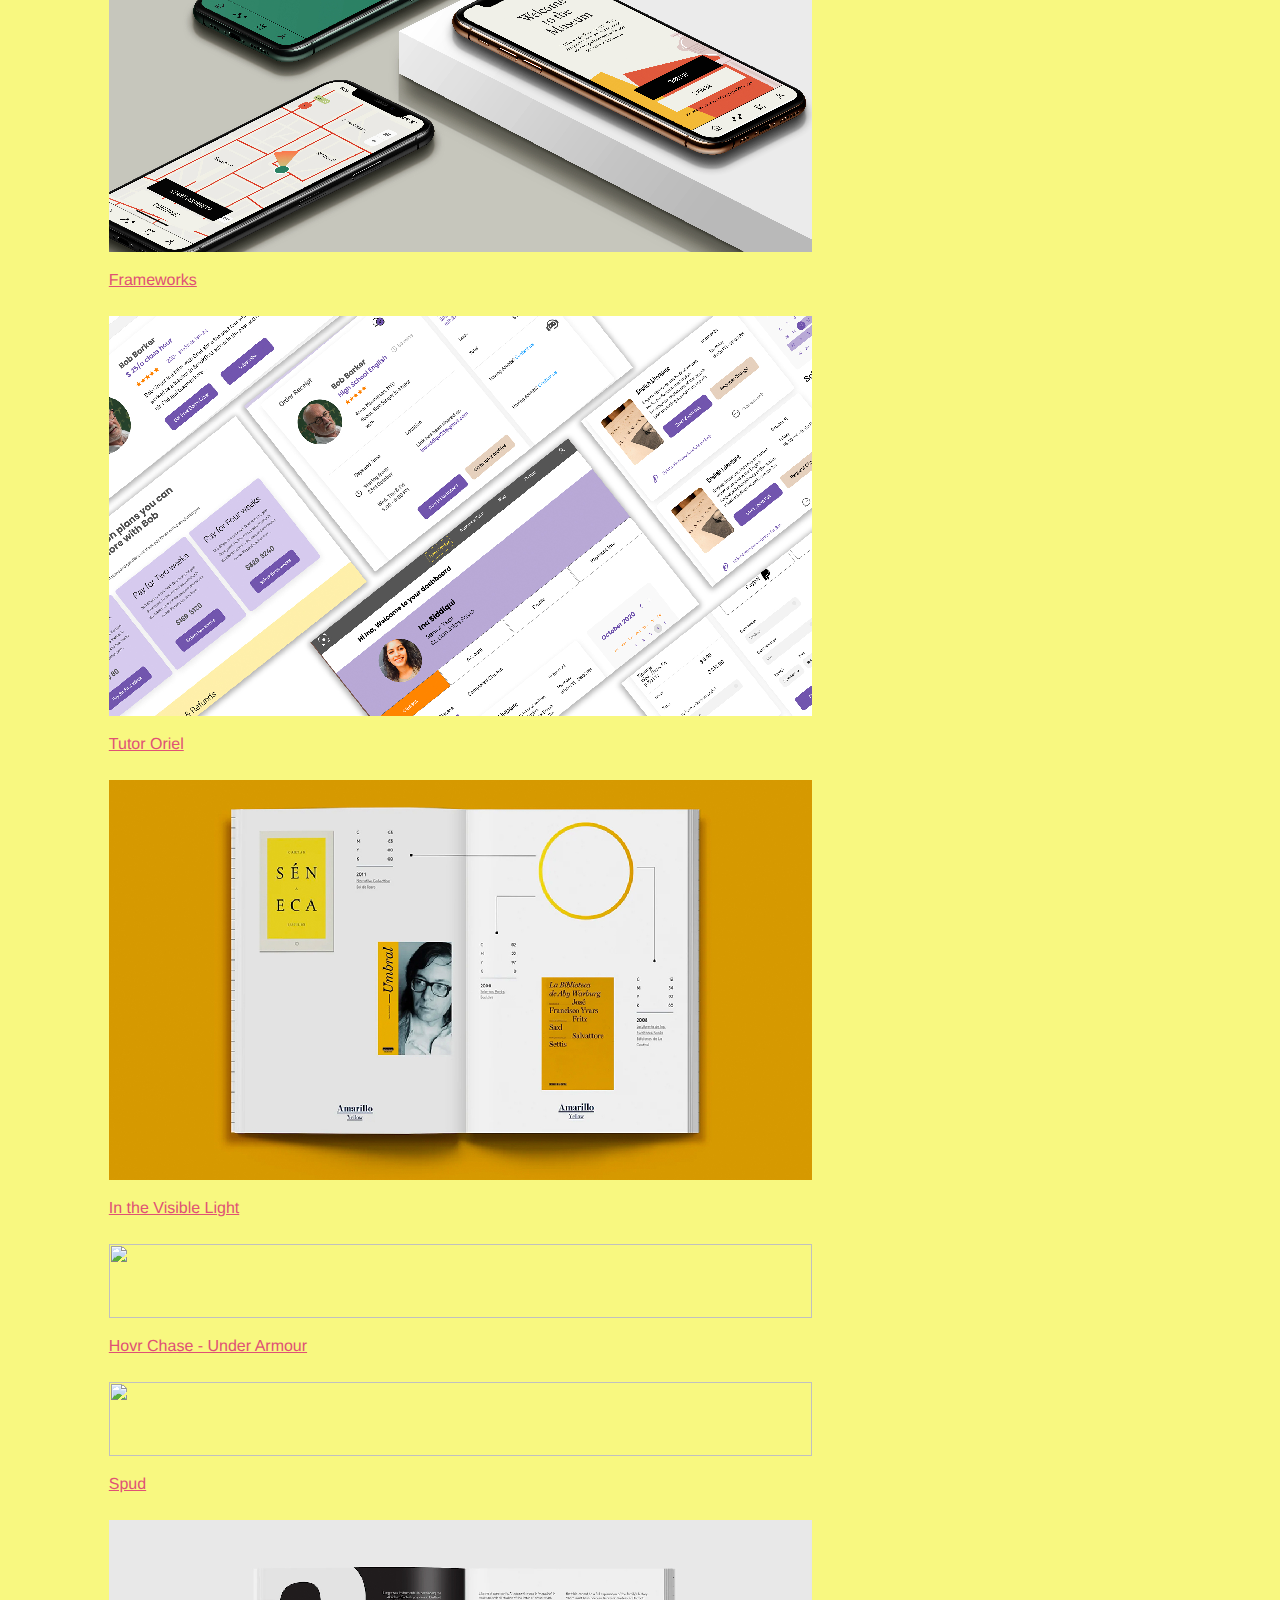
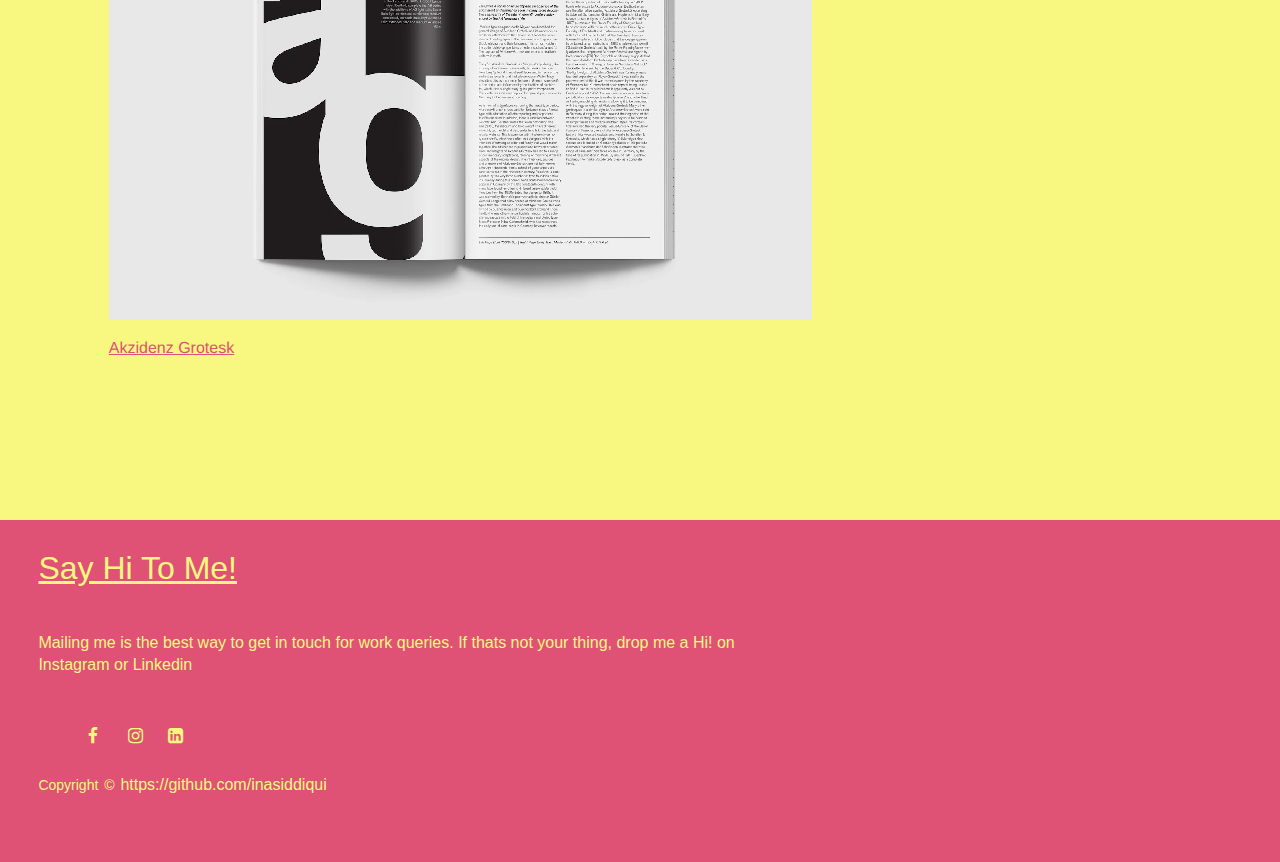
==== commit eeca1989: "byb" ====
--- a/index.html
+++ b/index.html
@@ -23,17 +23,17 @@
 </head>
 <body>
 
-    <div class="topnav" id="myTopnav">
-        <a href="#home" class="active">Ina</a>
-        <a href="assets/aboout/index.html">About</a>
-        <a href="#about">All kind of things</a>
-        <a href="javascript:void(0);" class="icon" onclick="myFunction()">
-          <i class="fa fa-bars"></i>
-        </a>
-      </div>
+  <div class="topnav" id="myTopnav">
+    <a href="../index.html" class="active">&#8599; Ina</a>
+    <a href="aboout/index.html">&#8599; About </a>
+    <a href="allkinds/index.html">&#8599; All kind of things </a>
+    <a href="javascript:void(0);" class="icon" onclick="myFunction()">
+      <i class="fa fa-bars"></i>
+    </a>
+  </div>
       
       <div class="heading">
-       <p>Ina is a Graphic & Product Designer. Currently based in NYC. Her design practice involves working with brands, people and things in areas of   <br>  <span id="spin"></span></p>
+       <p>Ina is a Graphic & Product Designer. Currently based in NYC. Her design practice involves working with brands, people & things in areas of <br>  <span id="spin"></span></p>
         
       </div>
      
@@ -56,7 +56,7 @@
               <div class="text">
                 <a href="project 2/project2.html">
   
-                Frameworks- Digital Application.
+                Tutor Oriel
   
                     </a>
               </div>
@@ -67,7 +67,7 @@
                 <div class="text">
                   <a href="project 2/project2.html">
     
-                  Frameworks- Digital Application.
+                  In the Visible Light
     
                       </a>
                 </div>
@@ -78,7 +78,7 @@
                   <div class="text">
                     <a href="project 2/project2.html">
       
-                    Frameworks- Digital Application.
+                    HOVR Chase- Under Armour
       
                         </a>
                   </div>
@@ -89,7 +89,7 @@
                     <div class="text">
                       <a href="project 2/project2.html">
         
-                      Frameworks- Digital Application.
+                      Spud- Typeface
         
                           </a>
                     </div>
@@ -100,7 +100,7 @@
                       <div class="text">
                         <a href="project 2/project2.html">
           
-                        Frameworks- Digital Application.
+                        Akzidenz Grotesk
           
                             </a>
                       </div>
@@ -111,12 +111,25 @@
                         <div class="text">
                           <a href="project 2/project2.html">
             
-                          Frameworks- Digital Application.
+                          Content and Container
             
                               </a>
                         </div>
-                              <div class="line"></div>
-                        </div>
+
+                        <div class="line"></div>
+                  </div>
+                  <br>
+                  <div class="flex-item-left">
+                    <div class="text">
+                      <a href="project 2/project2.html">
+        
+                     Perfect Pairs- Natural Diamonds Council
+        
+                          </a>
+                    </div>
+
+                      
+                         
             
             
 
@@ -189,6 +202,7 @@
             <h3>Akzidenz Grotesk</h3>
 
           </a>
+        
       
           </section>
         
--- a/style.css
+++ b/style.css
@@ -4,7 +4,8 @@
 
 body{
     background-color: #F8F880;
-    font-family: 'EB Garamond', serif;
+    font-family: Helvetica, sans-serif;
+    font-weight: 100;
     margin: 0;
 }
 
@@ -31,26 +32,27 @@
     background-color: var(--main-bg-color);
     margin-left: 0;
     z-index: 100;
+    font-weight: 400;
   }
   
   .topnav a {
     float: left;
     display: block;
-    color: #000000;
+    color: var(--main-txt-color);
     text-align: center;
     padding: 14px 50px;
     text-decoration: none;
-    font-size: 17px;
+    font-size: 16px;
   }
   
   .topnav a:hover {
-    background-color: #4a69d1;
-    color: black;
+    background-color: rgb(223, 81, 117);
+    color: var(--main-bg-color);
   }
   
   .topnav a.active {
-    background-color: rgb(223, 81, 117);
-    color: rgb(0, 0, 0);
+    background-color: var(--main-txt-color);
+    color: var(--main-bg-color);
   }
   
   .topnav .icon {
@@ -61,12 +63,14 @@
   .heading{
     margin-top: 50px;
     font-size: 72px;
-    font-weight: 400;
+    font-weight: 100;
     margin-left: 8%;
     margin-right: 8%;
+    
     color: rgb(223, 81, 117);
     line-height: 1.25;
     margin-bottom: 200px;
+    /* font-family: 'EB Garamond'; */
     width: auto;
 }
 
@@ -82,7 +86,7 @@
 
   .text a{
     font-size: 36px;
-    color: rgb(202, 77, 108);
+    color: var(--main-txt-color);
     text-align: left;
     text-decoration: none;
   }
@@ -99,7 +103,7 @@
 
 
   .line{
-    border-top: 1px solid rgb(223, 81, 117);
+    border-top: 1px solid var(--main-txt-color);
     
     
     
@@ -193,14 +197,14 @@
   }
 
   .sub{
-    font-size: 32px;
+    font-size: 36px;
     color: rgb(223, 81, 117);
     text-align: left;
     margin-left: 8.5%;
     
     padding-bottom: 50px;
     padding-top: 50px;
-    font-weight: 400;
+    
     
   }
 
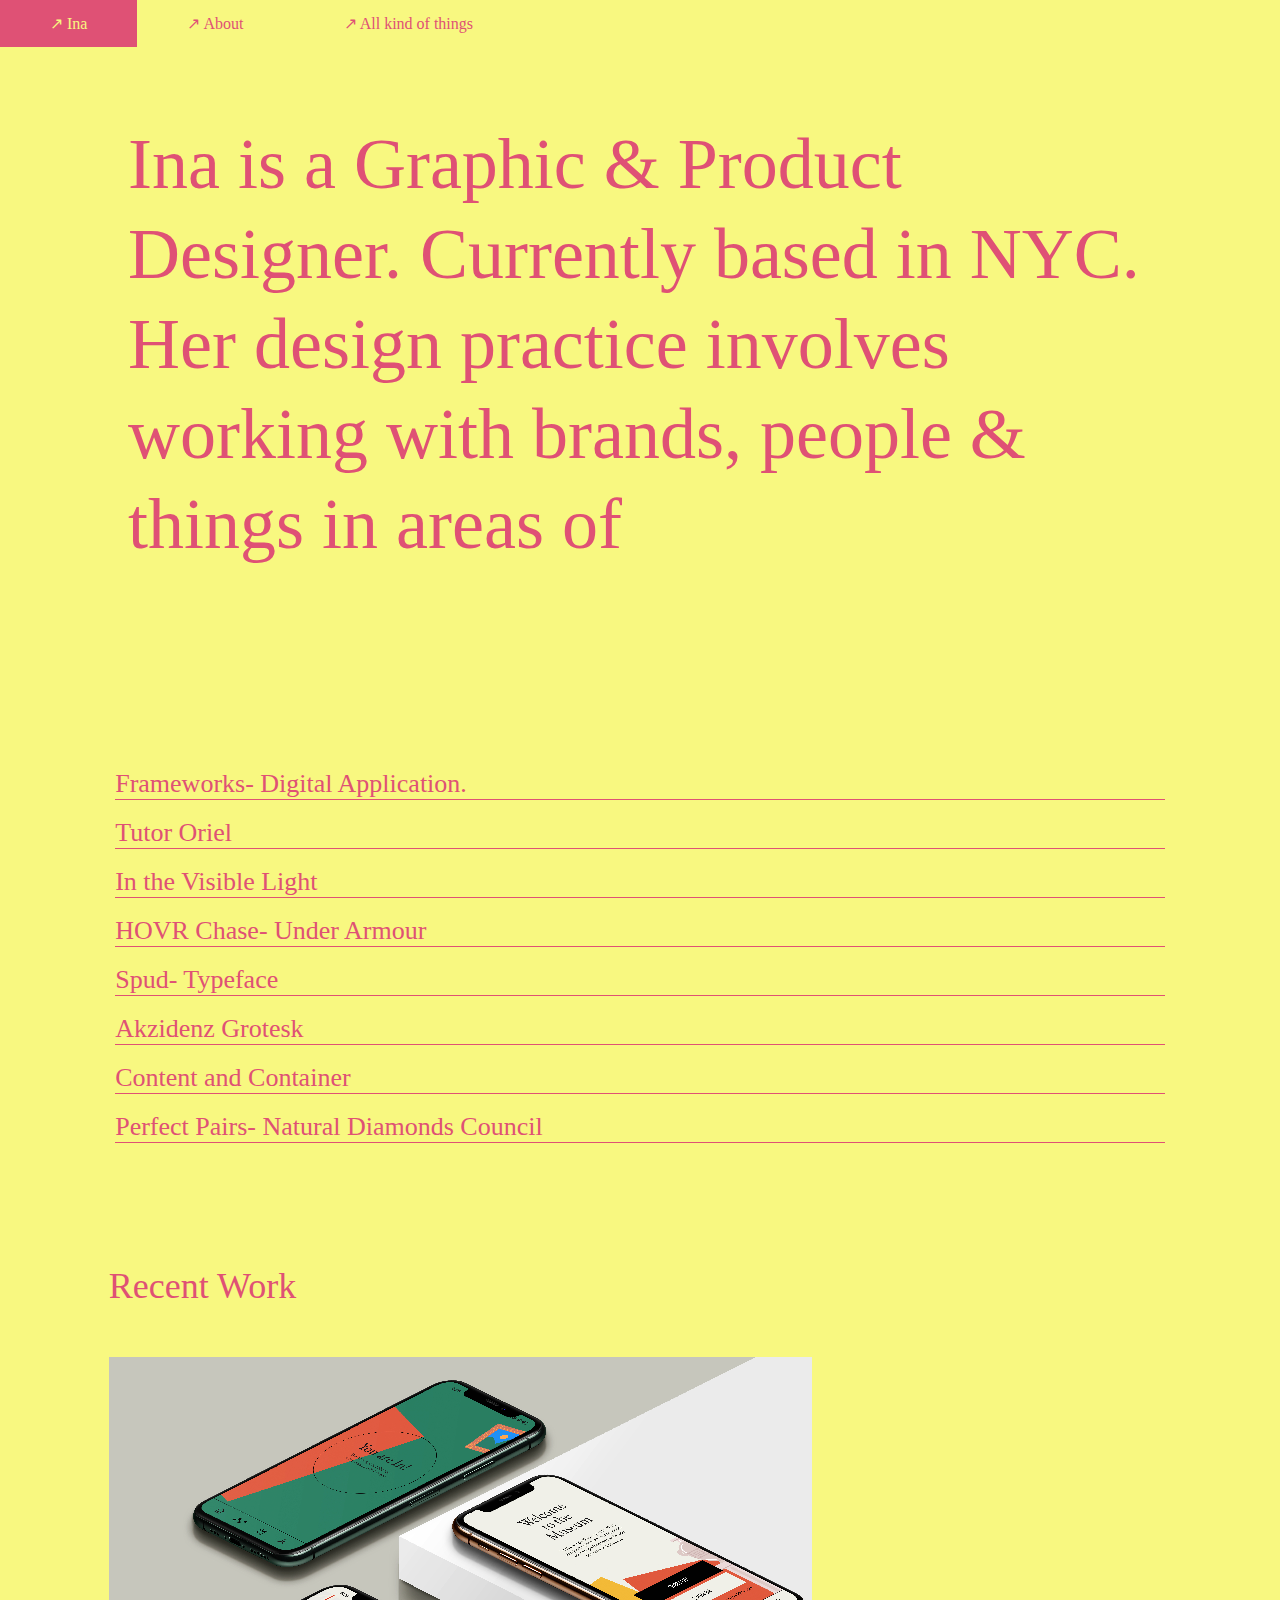
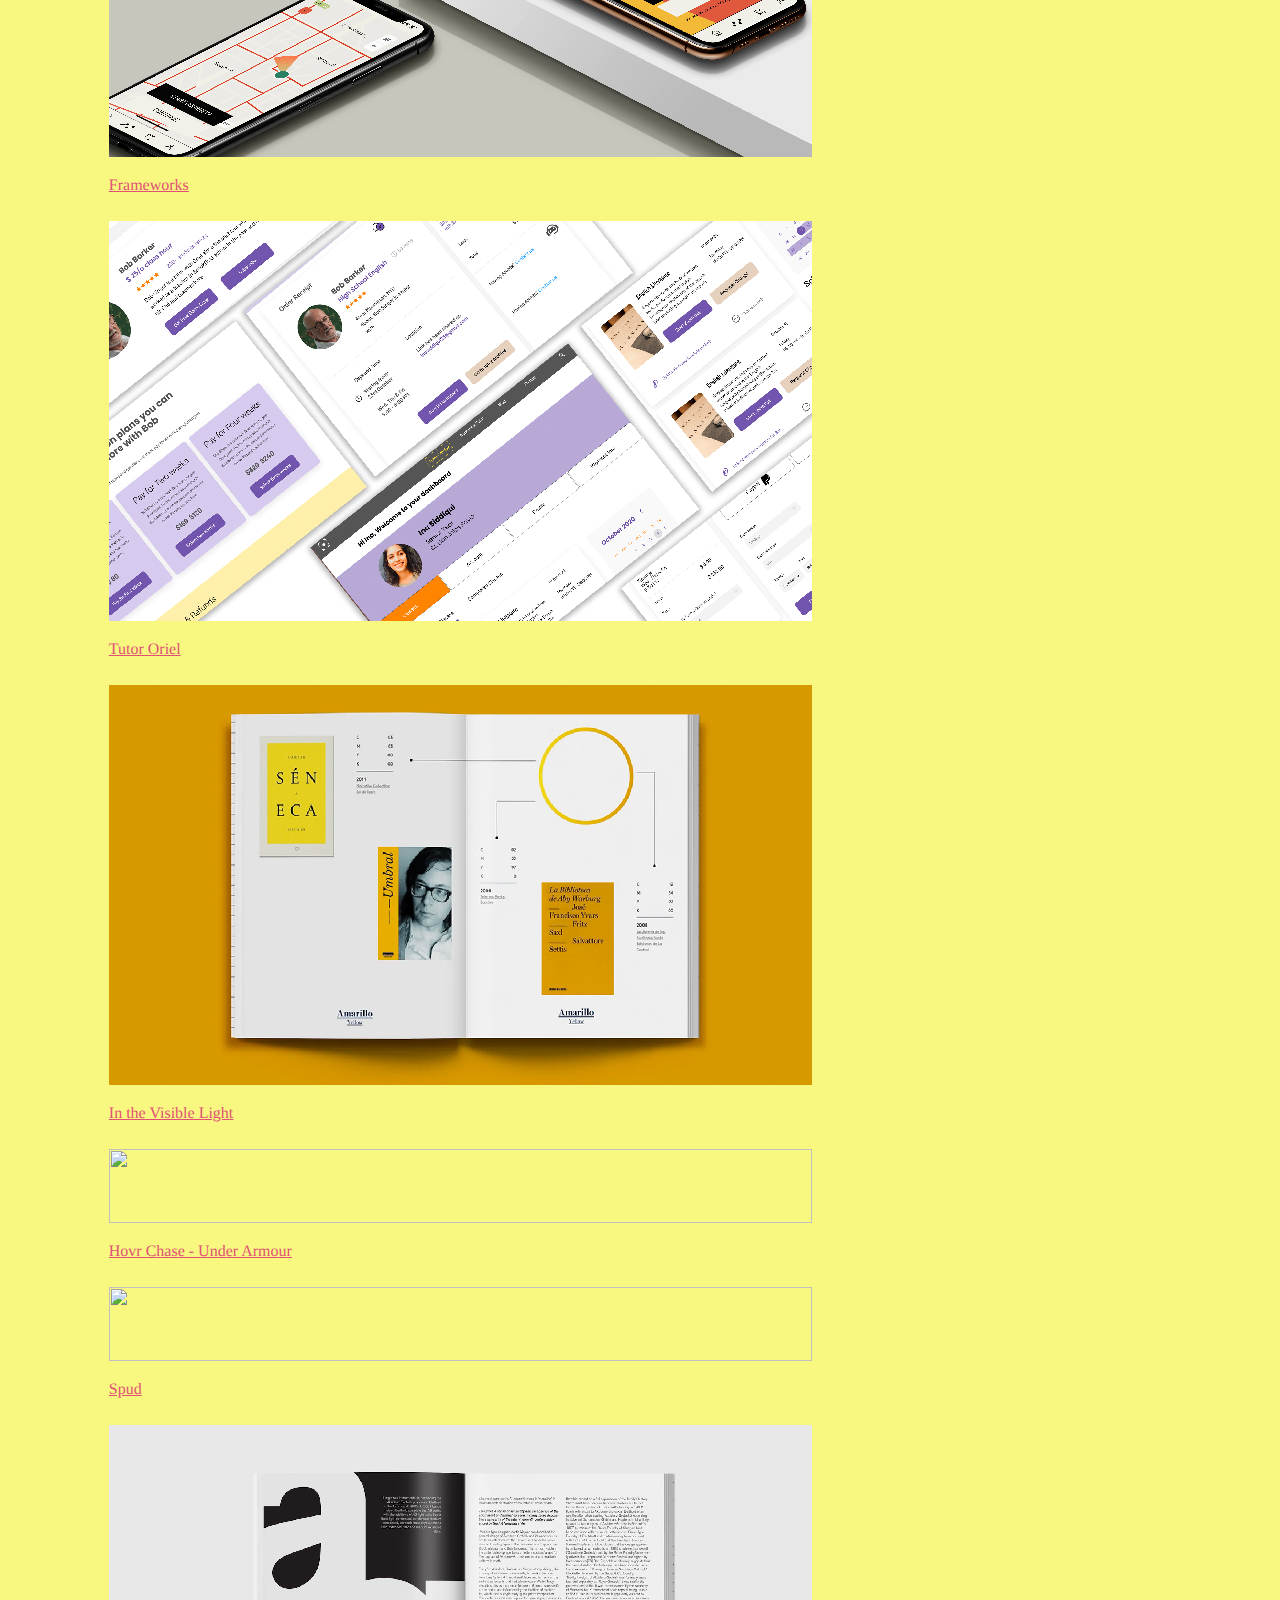
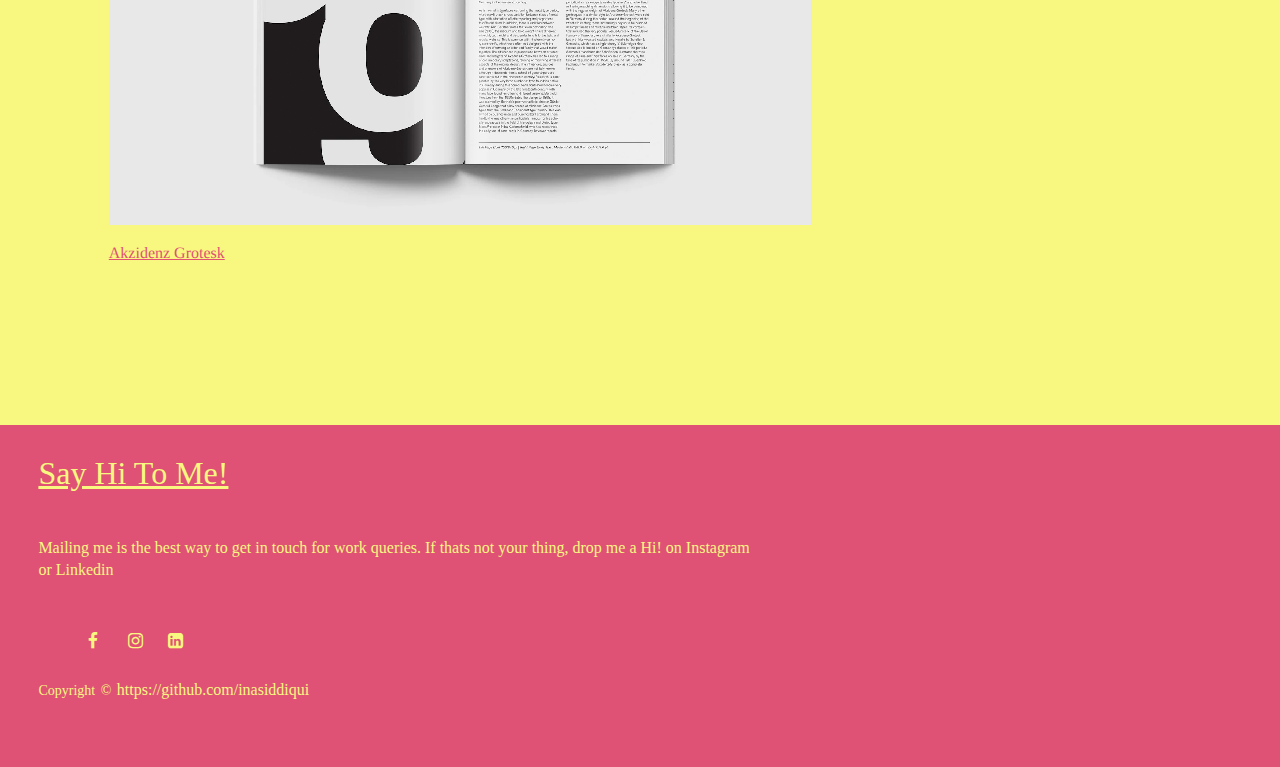
==== commit 0ff1729d: "sxs" ====
--- a/index.html
+++ b/index.html
@@ -18,6 +18,10 @@
 <link rel="preconnect" href="https://fonts.googleapis.com">
 <link rel="preconnect" href="https://fonts.gstatic.com" crossorigin>
 <link href="https://fonts.googleapis.com/css2?family=Homemade+Apple&display=swap" rel="stylesheet">
+
+<link rel="preconnect" href="https://fonts.googleapis.com">
+<link rel="preconnect" href="https://fonts.gstatic.com" crossorigin>
+<link href="https://fonts.googleapis.com/css2?family=Gilda+Display&display=swap" rel="stylesheet">
 
     <title>Document</title>
 </head>
@@ -43,7 +47,7 @@
 
         <div class="flex-item-left">
             <div class="text">
-              <a href="project 2/project2.html">
+              <a href="project 1/project1.html">
 
               Frameworks- Digital Application.
 
@@ -65,7 +69,7 @@
               <br>
               <div class="flex-item-left">
                 <div class="text">
-                  <a href="project 2/project2.html">
+                  <a href="project 3/project3.html">
     
                   In the Visible Light
     
@@ -76,7 +80,7 @@
                 <br>
                 <div class="flex-item-left">
                   <div class="text">
-                    <a href="project 2/project2.html">
+                    <a href="project 4/project4.html">
       
                     HOVR Chase- Under Armour
       
@@ -87,7 +91,7 @@
                   <br>
                   <div class="flex-item-left">
                     <div class="text">
-                      <a href="project 2/project2.html">
+                      <a href="project 5/project5.html">
         
                       Spud- Typeface
         
@@ -98,7 +102,7 @@
                     <br>
                     <div class="flex-item-left">
                       <div class="text">
-                        <a href="project 2/project2.html">
+                        <a href="project 6/project6.html">
           
                         Akzidenz Grotesk
           
@@ -126,9 +130,10 @@
                      Perfect Pairs- Natural Diamonds Council
         
                           </a>
+                          
                     </div>
 
-                      
+                    <div class="line"></div>
                          
             
             
--- a/style.css
+++ b/style.css
@@ -4,7 +4,7 @@
 
 body{
     background-color: #F8F880;
-    font-family: Helvetica, sans-serif;
+    font-family: 'Times New Roman', Times, serif;
     font-weight: 100;
     margin: 0;
 }
@@ -64,8 +64,8 @@
     margin-top: 50px;
     font-size: 72px;
     font-weight: 100;
-    margin-left: 8%;
-    margin-right: 8%;
+    margin-left: 10%;
+    margin-right: 9%;
     
     color: rgb(223, 81, 117);
     line-height: 1.25;
@@ -81,11 +81,12 @@
     margin-right: 9%;
     padding: 0;
 
+
   
   }
 
   .text a{
-    font-size: 36px;
+    font-size: 26px;
     color: var(--main-txt-color);
     text-align: left;
     text-decoration: none;
@@ -103,10 +104,8 @@
 
 
   .line{
-    border-top: 1px solid var(--main-txt-color);
-    
-    
-    
+    border-top: 0.7px solid var(--main-txt-color);
+
   }
   
   #spin {
@@ -313,30 +312,35 @@
 
     .topnav {
       overflow: hidden;
-      background-color: #F8F880;
-      margin-left: 10px;
+      background-color: var(--main-bg-color);
+      margin-left: 0;
+      z-index: 100;
+      font-weight: 400;
     }
+    
     .topnav a {
       float: left;
       display: block;
-      color: #000000;
+      color: var(--main-txt-color);
       text-align: center;
       padding: 14px 16px;
       text-decoration: none;
-      font-size: 17px;
+      font-size: 14px;
     }
-
-    .topnav a:not(:first-child) {display: none;}
-    .topnav a.icon {
-      float: right;
-      display: block;
-      
+    
+    .topnav a:hover {
+      background-color: rgb(223, 81, 117);
+      color: var(--main-bg-color);
     }
-
+    
+    .topnav a.active {
+      background-color: var(--main-txt-color);
+      color: var(--main-bg-color);
+    }
     .heading{
       margin-top: 10px;
-      font-size: 42px;
-      font-weight: 400;
+      font-size: 36px;
+      font-weight: 100;
       margin-left: 20px;
       margin-right: 10px;
       color: rgb(223, 81, 117);
@@ -356,7 +360,7 @@
     
       .text a{
         font-size: 24px;
-        color: rgb(202, 77, 108);
+        color: var(--main-txt-color);
         text-align: left;
         text-decoration: none;
       }
@@ -383,6 +387,7 @@
         color:rgb(62, 62, 62);
         text-decoration: underline;
         font-family:  'Homemade Apple', cursive;
+        font-size: 30px;
       }
       #spin:after {
         content:"";
@@ -485,6 +490,7 @@
 
     }
   
-
-
-
+  
+
+
+
